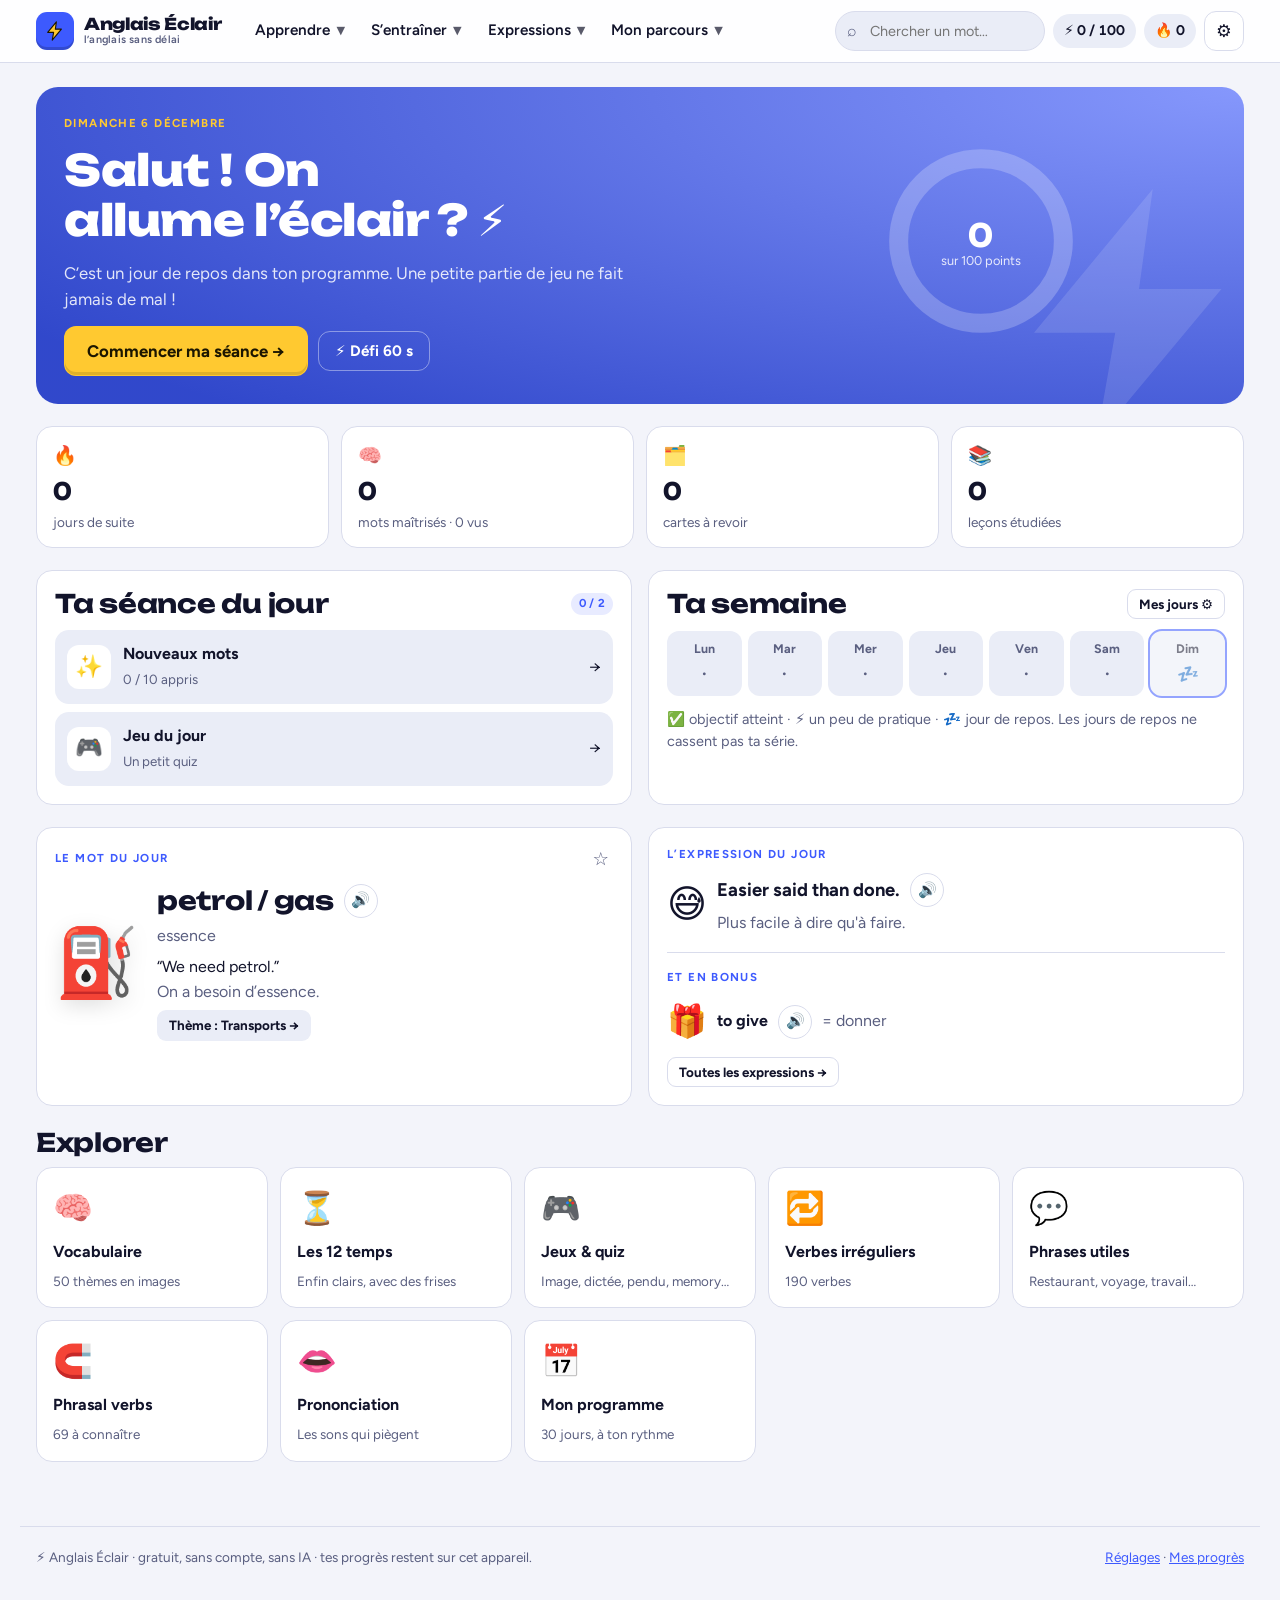
==== index.html @ 1fba79ec "Anglais Éclair : refonte complète du site d'apprentissage - 1 531 mots en images dans 50 thèmes (A1 " ====
<!doctype html>
<html lang="fr">
<head>
  <meta charset="utf-8">
  <meta name="viewport" content="width=device-width,initial-scale=1,viewport-fit=cover">
  <title>Anglais Éclair</title>
  <meta name="description" content="Apprends l’anglais à la vitesse de l’éclair : 1 500 mots en images, les 12 temps, 190 verbes irréguliers, jeux, révisions intelligentes et programme jour par jour. Gratuit, sans compte, sans IA.">
  <meta name="theme-color" content="#3d5afe">
  <meta property="og:title" content="Anglais Éclair ⚡ L’anglais sans délai">
  <meta property="og:description" content="1 500 mots en images, les 12 temps, les verbes irréguliers, des jeux et un programme jour par jour. Gratuit et sans compte.">
  <meta property="og:type" content="website">
  <link rel="manifest" href="manifest.webmanifest">
  <link rel="icon" type="image/svg+xml" href="assets/icon.svg">
  <link rel="apple-touch-icon" href="assets/icon.svg">
  <link rel="preconnect" href="https://fonts.googleapis.com">
  <link rel="preconnect" href="https://fonts.gstatic.com" crossorigin>
  <link rel="stylesheet" href="https://fonts.googleapis.com/css2?family=Atkinson+Hyperlegible:wght@400;700&family=Figtree:wght@400;500;600;700;800&family=JetBrains+Mono:wght@400;700&family=Nunito:wght@400;600;800&family=Unbounded:wght@600;700;800&display=swap">
  <link rel="stylesheet" href="assets/css/style.css">
</head>
<body>
  <header class="topbar">
    <div class="topbar-in">
      <a class="brand" href="#accueil" aria-label="Anglais Éclair, accueil">
        <span class="brand-mark" aria-hidden="true"><svg viewBox="0 0 24 24"><path d="M13.5 2 4 13.5h6.5L9 22l10-12h-6.6L13.5 2Z" fill="var(--spark-base)" stroke="#1c1600" stroke-width="1.2" stroke-linejoin="round"/></svg></span>
        <span class="brand-name">Anglais Éclair<small>l’anglais sans délai</small></span>
      </a>
      <nav class="menus" id="menus" aria-label="Menu principal"></nav>
      <div class="top-right">
        <form class="top-search" id="topSearch" role="search">
          <span aria-hidden="true">⌕</span>
          <label class="sr-only" for="searchInput">Chercher un mot</label>
          <input id="searchInput" type="search" placeholder="Chercher un mot…" autocomplete="off">
        </form>
        <a class="pill-stat xp" href="#stats" id="xpPill" title="Points du jour">⚡ 0</a>
        <a class="pill-stat" href="#stats" id="streakPill" title="Série de jours">🔥 0</a>
        <a class="icon-btn" href="#reglages" title="Réglages" aria-label="Réglages">⚙️</a>
        <button class="icon-btn burger" id="burger" type="button" aria-label="Ouvrir le menu" aria-controls="drawer" aria-expanded="false">☰</button>
      </div>
    </div>
  </header>

  <div class="drawer-backdrop" id="drawerBackdrop"></div>
  <aside class="drawer" id="drawer" aria-label="Menu">
    <div class="drawer-head">
      <strong class="brand-name">Menu</strong>
      <button class="icon-btn" id="drawerClose" type="button" aria-label="Fermer le menu">✕</button>
    </div>
    <form id="drawerSearch" role="search" style="margin-bottom:10px">
      <label class="sr-only" for="drawerSearchInput">Chercher un mot</label>
      <input id="drawerSearchInput" type="search" placeholder="🔎 Chercher un mot, une phrase…" autocomplete="off">
    </form>
    <div id="drawerMenus"></div>
  </aside>

  <main class="page" id="app" tabindex="-1"></main>

  <footer class="footer">
    <span>⚡ Anglais Éclair · gratuit, sans compte, sans IA · tes progrès restent sur cet appareil.</span>
    <span><a href="#reglages">Réglages</a> · <a href="#stats">Mes progrès</a></span>
  </footer>

  <nav class="tabbar" id="tabbar" aria-label="Navigation rapide">
    <a href="#accueil" data-tab="accueil"><span>🏠</span>Accueil</a>
    <a href="#vocabulaire" data-tab="vocabulaire"><span>🧠</span>Mots</a>
    <a href="#temps" data-tab="temps"><span>⏳</span>Temps</a>
    <a href="#jeux" data-tab="jeux"><span>🎮</span>Jeux</a>
    <a href="#programme" data-tab="programme"><span>📅</span>Programme</a>
  </nav>

  <div class="toast" id="toast" role="status" aria-live="polite"></div>

  <script src="assets/js/data/vocab-1.js"></script>
  <script src="assets/js/data/vocab-2.js"></script>
  <script src="assets/js/data/vocab-3.js"></script>
  <script src="assets/js/data/vocab-4.js"></script>
  <script src="assets/js/data/grammar.js"></script>
  <script src="assets/js/data/verbs.js"></script>
  <script src="assets/js/data/expressions.js"></script>
  <script src="assets/js/core.js"></script>
  <script src="assets/js/views-learn.js"></script>
  <script src="assets/js/views-grammar.js"></script>
  <script src="assets/js/views-more.js"></script>
  <script src="assets/js/games.js"></script>
  <script src="assets/js/plan-settings.js"></script>
  <script src="assets/js/main.js"></script>
</body>
</html>
---- assets/css/style.css ----
/* Anglais Éclair — feuille de style.
   Mise en page : barre du haut avec menus déroulants, contenu centré (max 1180px),
   barre d'onglets en bas sur mobile. Couleurs = jetons, redéfinis par thème et mode. */

:root {
  --accent-base: #3d5afe;
  --spark-base: #ffc930;
  --bg: #f3f4fa;
  --surface: #ffffff;
  --surface-2: #eaedf7;
  --ink: #12142b;
  --muted: #5a5f80;
  --line: #d9dcec;
  --accent: var(--accent-base);
  --accent-ink: #ffffff;
  --spark: var(--spark-base);
  --spark-ink: #1c1600;
  --accent-soft: color-mix(in srgb, var(--accent) 12%, var(--surface));
  --spark-soft: color-mix(in srgb, var(--spark) 22%, var(--surface));
  --good: #12925f;
  --good-soft: color-mix(in srgb, var(--good) 14%, var(--surface));
  --bad: #d63a2f;
  --bad-soft: color-mix(in srgb, var(--bad) 12%, var(--surface));
  --shadow: 0 1px 2px rgb(18 20 43 / 6%), 0 8px 24px rgb(18 20 43 / 7%);
  --font-display: "Unbounded", "Arial Black", system-ui, sans-serif;
  --font-body: "Figtree", system-ui, -apple-system, "Segoe UI", Roboto, sans-serif;
  --font-mono: "JetBrains Mono", ui-monospace, "SF Mono", Menlo, Consolas, monospace;
  --radius: 16px;
  --radius-sm: 10px;
  --text: 16px;
  --img-size: 1;
  color-scheme: light;
}

@media (prefers-color-scheme: dark) {
  :root:not([data-theme="light"]) {
    --bg: #0d0f22; --surface: #161a35; --surface-2: #1f2447; --ink: #eef0ff; --muted: #a3a8cc; --line: #2c3263;
    --accent: color-mix(in srgb, var(--accent-base) 72%, #ffffff); --accent-ink: #0d0f22;
    --good: #3ccf8e; --bad: #ff6b5f;
    --shadow: 0 1px 2px rgb(0 0 0 / 30%), 0 10px 30px rgb(0 0 0 / 35%);
    color-scheme: dark;
  }
}
:root[data-theme="dark"] {
  --bg: #0d0f22; --surface: #161a35; --surface-2: #1f2447; --ink: #eef0ff; --muted: #a3a8cc; --line: #2c3263;
  --accent: color-mix(in srgb, var(--accent-base) 72%, #ffffff); --accent-ink: #0d0f22;
  --good: #3ccf8e; --bad: #ff6b5f;
  --shadow: 0 1px 2px rgb(0 0 0 / 30%), 0 10px 30px rgb(0 0 0 / 35%);
  color-scheme: dark;
}

/* Thèmes de couleur */
:root[data-accent="tomate"]   { --accent-base: #e2463a; --spark-base: #ffb547; }
:root[data-accent="menthe"]   { --accent-base: #0e9a78; --spark-base: #ffd166; }
:root[data-accent="lavande"]  { --accent-base: #7653ff; --spark-base: #ff8fb1; }
:root[data-accent="ocean"]    { --accent-base: #0a86ab; --spark-base: #ffcf5c; }
:root[data-accent="soleil"]   { --accent-base: #e07a00; --spark-base: #5c7cff; }
:root[data-accent="bonbon"]   { --accent-base: #d83c86; --spark-base: #5ad1ff; }
:root[data-accent="foret"]    { --accent-base: #2e7d32; --spark-base: #f2c14e; }
:root[data-accent="graphite"] { --accent-base: #3b4256; --spark-base: #f5a524; }
:root[data-accent="neon"]     { --accent-base: #00a596; --spark-base: #ff4fd8; }
:root[data-accent="cerise"]   { --accent-base: #b0174a; --spark-base: #ffd23f; }
:root[data-accent="nuit"]     { --accent-base: #1f3a93; --spark-base: #ffdd57; }

/* Polices, tailles, formes */
:root[data-font="lisible"] { --font-body: "Atkinson Hyperlegible", Verdana, system-ui, sans-serif; }
:root[data-font="ronde"]   { --font-body: "Nunito", "Trebuchet MS", system-ui, sans-serif; }
:root[data-font="machine"] { --font-body: "JetBrains Mono", ui-monospace, Menlo, monospace; }
:root[data-font="systeme"] { --font-body: system-ui, -apple-system, "Segoe UI", Roboto, sans-serif; --font-display: system-ui, -apple-system, "Segoe UI", sans-serif; }
:root[data-size="s"]  { --text: 14px; }
:root[data-size="l"]  { --text: 18px; }
:root[data-size="xl"] { --text: 20px; }
:root[data-shape="carre"] { --radius: 4px; --radius-sm: 3px; }
:root[data-shape="bulle"] { --radius: 26px; --radius-sm: 18px; }
:root[data-img="s"] { --img-size: .8; }
:root[data-img="l"] { --img-size: 1.3; }
:root[data-motion="off"] *, :root[data-motion="off"] *::before, :root[data-motion="off"] *::after { animation: none !important; transition: none !important; }
@media (prefers-reduced-motion: reduce) {
  *, *::before, *::after { animation-duration: .01ms !important; transition-duration: .01ms !important; }
}

/* Base */
* { box-sizing: border-box; }
html { font-size: var(--text); -webkit-text-size-adjust: 100%; }
body {
  margin: 0; background: var(--bg); color: var(--ink);
  font-family: var(--font-body); font-size: 1rem; line-height: 1.55;
  min-height: 100vh;
}
img, svg { max-width: 100%; }
a { color: var(--accent); }
button, input, select, textarea { font: inherit; color: inherit; }
button { cursor: pointer; }
:focus-visible { outline: 3px solid var(--spark); outline-offset: 2px; border-radius: 6px; }
h1, h2, h3, h4 { font-family: var(--font-display); line-height: 1.15; margin: 0; text-wrap: balance; letter-spacing: -0.01em; }
h1 { font-size: clamp(1.6rem, 3.6vw, 2.5rem); font-weight: 800; }
h2 { font-size: clamp(1.2rem, 2.4vw, 1.6rem); font-weight: 700; }
h3 { font-size: 1.05rem; font-weight: 700; }
p { margin: 0; }
.sr-only { position: absolute; width: 1px; height: 1px; overflow: hidden; clip: rect(0 0 0 0); white-space: nowrap; }
.muted { color: var(--muted); }
.mono { font-family: var(--font-mono); }
.eyebrow { font-size: .72rem; font-weight: 700; letter-spacing: .12em; text-transform: uppercase; color: var(--accent); }

/* ---------- Barre du haut ---------- */
.topbar {
  position: sticky; top: env(safe-area-inset-top, 0px); z-index: 40;
  background: color-mix(in srgb, var(--surface) 88%, transparent);
  backdrop-filter: saturate(1.4) blur(10px); -webkit-backdrop-filter: saturate(1.4) blur(10px);
  border-bottom: 1px solid var(--line);
}
.topbar-in { max-width: 1240px; margin: 0 auto; padding: 10px 16px; display: flex; align-items: center; gap: 14px; }
.brand { display: flex; align-items: center; gap: 10px; text-decoration: none; color: var(--ink); flex-shrink: 0; }
.brand-mark { width: 38px; height: 38px; border-radius: 11px; background: var(--accent); display: grid; place-items: center; box-shadow: inset 0 -3px 0 rgb(0 0 0 / 18%); }
.brand-mark svg { width: 22px; height: 22px; }
.brand-name { font-family: var(--font-display); font-weight: 800; font-size: 1.02rem; line-height: 1; letter-spacing: -0.02em; }
.brand-name small { display: block; font-family: var(--font-body); font-weight: 600; font-size: .68rem; color: var(--muted); letter-spacing: .02em; margin-top: 3px; }

.menus { display: flex; gap: 2px; margin-left: 8px; }
.menu { position: relative; }
.menu-btn {
  border: 0; background: transparent; padding: 9px 12px; border-radius: 10px; font-weight: 600; font-size: .95rem;
  display: flex; align-items: center; gap: 6px; color: var(--ink);
}
.menu-btn:hover, .menu.open .menu-btn { background: var(--surface-2); }
.menu-btn .chev { transition: transform .2s; font-size: .7rem; opacity: .7; }
.menu.open .chev { transform: rotate(180deg); }
.menu-panel {
  display: none; position: absolute; top: calc(100% + 6px); left: 0; min-width: 300px;
  background: var(--surface); border: 1px solid var(--line); border-radius: var(--radius); box-shadow: var(--shadow);
  padding: 8px; gap: 2px; animation: drop .16s ease-out;
}
.menu.open .menu-panel { display: grid; }
@keyframes drop { from { opacity: 0; transform: translateY(-4px); } to { opacity: 1; transform: none; } }
.menu-item {
  display: grid; grid-template-columns: 34px 1fr; gap: 10px; align-items: center; padding: 8px 10px; border-radius: 10px;
  text-decoration: none; color: var(--ink);
}
.menu-item:hover, .menu-item.current { background: var(--accent-soft); }
.menu-item .mi-ico { font-size: 1.3rem; text-align: center; }
.menu-item b { display: block; font-size: .93rem; }
.menu-item small { color: var(--muted); font-size: .78rem; line-height: 1.3; display: block; }

.top-right { margin-left: auto; display: flex; align-items: center; gap: 8px; }
.top-search { position: relative; }
.top-search input[type="search"] {
  width: 210px; border: 1px solid var(--line); background: var(--surface-2); border-radius: 999px; padding: 8px 14px 8px 34px; font-size: .9rem;
}
.top-search span { position: absolute; left: 12px; top: 50%; transform: translateY(-50%); color: var(--muted); pointer-events: none; }
.pill-stat {
  display: flex; align-items: center; gap: 6px; padding: 6px 11px; border-radius: 999px; background: var(--surface-2);
  font-weight: 700; font-size: .88rem; text-decoration: none; color: var(--ink); white-space: nowrap; font-variant-numeric: tabular-nums;
}
.icon-btn {
  width: 40px; height: 40px; border-radius: 12px; border: 1px solid var(--line); background: var(--surface);
  display: grid; place-items: center; font-size: 1.1rem; color: var(--ink); text-decoration: none;
}
.icon-btn:hover { background: var(--surface-2); }
.burger { display: none; }

/* Tiroir mobile */
.drawer-backdrop { position: fixed; inset: 0; background: rgb(8 10 25 / 45%); z-index: 60; display: none; }
.drawer {
  position: fixed; top: 0; right: 0; bottom: 0; width: min(360px, 88vw); z-index: 61; background: var(--surface);
  transform: translateX(105%); transition: transform .25s ease; overflow-y: auto;
  padding: calc(16px + env(safe-area-inset-top, 0px)) 16px calc(24px + env(safe-area-inset-bottom, 0px));
  border-left: 1px solid var(--line);
}
body.drawer-open .drawer { transform: none; }
body.drawer-open .drawer-backdrop { display: block; }
.drawer-head { display: flex; justify-content: space-between; align-items: center; margin-bottom: 12px; }
.drawer details { border-bottom: 1px solid var(--line); padding: 6px 0; }
.drawer summary { list-style: none; font-weight: 700; padding: 10px 4px; display: flex; justify-content: space-between; cursor: pointer; font-family: var(--font-display); font-size: .95rem; }
.drawer summary::-webkit-details-marker { display: none; }
.drawer summary::after { content: "▾"; opacity: .6; }
.drawer details[open] summary::after { content: "▴"; }
.drawer .menu-item { padding: 8px 6px; }

/* Barre d'onglets mobile */
.tabbar {
  display: none; position: fixed; left: 0; right: 0; bottom: 0; z-index: 45; background: var(--surface); border-top: 1px solid var(--line);
  padding: 6px 6px calc(6px + env(safe-area-inset-bottom, 0px)); grid-template-columns: repeat(5, 1fr);
}
.tabbar a { text-decoration: none; color: var(--muted); display: grid; justify-items: center; gap: 1px; font-size: .7rem; font-weight: 600; padding: 4px 0; border-radius: 10px; }
.tabbar a span { font-size: 1.25rem; line-height: 1.2; }
.tabbar a.current { color: var(--accent); background: var(--accent-soft); }

/* ---------- Mise en page ---------- */
.page { max-width: 1240px; margin: 0 auto; padding: 24px 16px 64px; }
.view { display: grid; gap: 22px; animation: fadein .25s ease; }
@keyframes fadein { from { opacity: .4; transform: translateY(4px); } to { opacity: 1; transform: none; } }
.head { display: flex; flex-wrap: wrap; gap: 14px; align-items: end; justify-content: space-between; }
.head > div { min-width: 0; max-width: 760px; display: grid; gap: 8px; }
.head p { color: var(--muted); font-size: 1.02rem; }
.crumbs { font-size: .85rem; color: var(--muted); display: flex; gap: 6px; flex-wrap: wrap; }
.crumbs a { color: var(--muted); }

.card { background: var(--surface); border: 1px solid var(--line); border-radius: var(--radius); padding: 18px; min-width: 0; }
.card.pad-lg { padding: 24px; }
.card-title { display: flex; justify-content: space-between; align-items: center; gap: 10px; margin-bottom: 12px; flex-wrap: wrap; }
.grid { display: grid; gap: 16px; }
.g2 { grid-template-columns: repeat(2, minmax(0, 1fr)); }
.g3 { grid-template-columns: repeat(3, minmax(0, 1fr)); }
.g4 { grid-template-columns: repeat(4, minmax(0, 1fr)); }
.auto-fill { grid-template-columns: repeat(auto-fill, minmax(min(230px, 100%), 1fr)); }
.auto-fill-sm { grid-template-columns: repeat(auto-fill, minmax(min(160px, 100%), 1fr)); }
.row { display: flex; gap: 10px; align-items: center; flex-wrap: wrap; }
.row.between { justify-content: space-between; }
.stack { display: grid; gap: 10px; }
.stack > *, .view > *, .grid > *, .card > * { min-width: 0; }
.stack > .btn { justify-self: start; }

/* Boutons & contrôles */
.btn {
  display: inline-flex; align-items: center; justify-content: center; gap: 8px; border: 1px solid transparent;
  padding: 10px 16px; border-radius: 12px; font-weight: 700; text-decoration: none; font-size: .95rem; line-height: 1.2;
  background: var(--surface-2); color: var(--ink); transition: transform .1s, background .15s;
}
.btn:hover { transform: translateY(-1px); }
.btn:active { transform: translateY(1px); }
.btn.primary { background: var(--accent); color: var(--accent-ink); box-shadow: inset 0 -3px 0 rgb(0 0 0 / 16%); }
.btn.spark { background: var(--spark); color: var(--spark-ink); box-shadow: inset 0 -3px 0 rgb(0 0 0 / 12%); }
.btn.ghost { background: transparent; border-color: var(--line); }
.btn.good { background: var(--good); color: #fff; }
.btn.bad { background: var(--bad); color: #fff; }
.btn.small { padding: 6px 11px; font-size: .84rem; border-radius: 9px; }
.btn.big { padding: 14px 22px; font-size: 1.05rem; }
.btn:disabled { opacity: .45; cursor: not-allowed; transform: none; }
.say {
  border: 1px solid var(--line); background: var(--surface); width: 34px; height: 34px; border-radius: 50%;
  display: inline-grid; place-items: center; font-size: .95rem; flex-shrink: 0; color: var(--ink);
}
.say:hover { background: var(--accent-soft); border-color: var(--accent); }
.say.big { width: 56px; height: 56px; font-size: 1.4rem; }
.star { border: 0; background: none; font-size: 1.15rem; line-height: 1; padding: 4px; color: var(--muted); }
.star.on { color: var(--spark); }

.field { display: grid; gap: 6px; font-weight: 600; font-size: .9rem; }
.field small { font-weight: 400; color: var(--muted); }
select, input[type="text"], input[type="search"], input[type="number"], input[type="date"], input[type="time"], textarea {
  border: 1px solid var(--line); background: var(--surface); border-radius: var(--radius-sm); padding: 10px 12px; min-width: 0; width: 100%;
}
select { appearance: none; -webkit-appearance: none; padding-right: 34px; cursor: pointer;
  background-image: linear-gradient(45deg, transparent 50%, var(--muted) 50%), linear-gradient(135deg, var(--muted) 50%, transparent 50%);
  background-position: calc(100% - 18px) 55%, calc(100% - 13px) 55%; background-size: 5px 5px; background-repeat: no-repeat; }
.toolbar { display: flex; gap: 10px; flex-wrap: wrap; align-items: end; }
.toolbar > * { flex: 1 1 180px; min-width: 0; }
.toolbar .grow { flex: 3 1 260px; }

.chips { display: flex; gap: 6px; flex-wrap: wrap; }
.chip {
  border: 1px solid var(--line); background: var(--surface); padding: 6px 12px; border-radius: 999px; font-size: .85rem; font-weight: 600; color: var(--ink);
}
.chip.on, .chip[aria-pressed="true"] { background: var(--accent); color: var(--accent-ink); border-color: var(--accent); }
.tag { display: inline-flex; align-items: center; gap: 4px; padding: 2px 8px; border-radius: 999px; font-size: .72rem; font-weight: 700; background: var(--surface-2); color: var(--muted); letter-spacing: .02em; }
.tag.lvl { background: var(--spark-soft); color: var(--ink); }
.tag.good { background: var(--good-soft); color: var(--good); }
.tag.accent { background: var(--accent-soft); color: var(--accent); }

.switch { display: flex; align-items: center; justify-content: space-between; gap: 14px; padding: 10px 0; border-bottom: 1px dashed var(--line); }
.switch:last-child { border-bottom: 0; }
.switch span { display: grid; gap: 2px; }
.switch small { color: var(--muted); font-weight: 400; }
.toggle { appearance: none; -webkit-appearance: none; width: 46px; height: 26px; border-radius: 999px; background: var(--line); position: relative; cursor: pointer; flex-shrink: 0; transition: background .2s; }
.toggle::after { content: ""; position: absolute; top: 3px; left: 3px; width: 20px; height: 20px; border-radius: 50%; background: #fff; transition: transform .2s; box-shadow: 0 1px 3px rgb(0 0 0 / 25%); }
.toggle:checked { background: var(--accent); }
.toggle:checked::after { transform: translateX(20px); }
input[type="range"] { width: 100%; accent-color: var(--accent); }

.bar { height: 10px; background: var(--surface-2); border-radius: 999px; overflow: hidden; }
.bar i { display: block; height: 100%; background: var(--accent); border-radius: inherit; transition: width .4s; }
.bar.spark i { background: var(--spark); }
.bar.good i { background: var(--good); }

/* ---------- Accueil ---------- */
.hero {
  position: relative; overflow: hidden; border-radius: calc(var(--radius) + 6px); padding: 28px; color: #fff;
  background: radial-gradient(120% 140% at 100% 0%, color-mix(in srgb, var(--accent-base) 60%, #fff 0%) 0%, color-mix(in srgb, var(--accent-base) 80%, #000) 100%);
  display: grid; grid-template-columns: minmax(0, 1.4fr) minmax(0, 1fr); gap: 24px; align-items: center;
}
.hero h1 { color: #fff; font-size: clamp(1.7rem, 4vw, 2.7rem); }
.hero p { color: rgb(255 255 255 / 86%); font-size: 1.05rem; max-width: 52ch; }
.hero .eyebrow { color: var(--spark-base); }
.hero .btn.ghost { color: #fff; border-color: rgb(255 255 255 / 40%); }
.hero-bolt { position: absolute; right: -40px; bottom: -60px; width: 300px; opacity: .12; pointer-events: none; }
.ring-wrap { display: grid; justify-items: center; gap: 8px; }
.ring { width: min(190px, 46vw); aspect-ratio: 1; position: relative; }
.ring svg { width: 100%; height: 100%; transform: rotate(-90deg); }
.ring .ring-txt { position: absolute; inset: 0; display: grid; place-content: center; text-align: center; color: #fff; }
.ring .ring-txt b { font-family: var(--font-display); font-size: 2rem; line-height: 1; font-variant-numeric: tabular-nums; }
.ring .ring-txt small { opacity: .85; font-size: .8rem; }

.stat-row { display: grid; grid-template-columns: repeat(4, minmax(0, 1fr)); gap: 12px; }
.stat { background: var(--surface); border: 1px solid var(--line); border-radius: var(--radius); padding: 14px 16px; display: grid; gap: 2px; min-width: 0; }
.stat b { font-family: var(--font-display); font-size: 1.5rem; font-variant-numeric: tabular-nums; }
.stat span { color: var(--muted); font-size: .85rem; }
.stat .s-ico { font-size: 1.2rem; }

.todo { display: grid; gap: 8px; }
.todo a { display: grid; grid-template-columns: 44px 1fr auto; gap: 12px; align-items: center; padding: 12px; border-radius: 14px; background: var(--surface-2); text-decoration: none; color: var(--ink); }
.todo a:hover { background: var(--accent-soft); }
.todo .t-ico { width: 44px; height: 44px; border-radius: 12px; display: grid; place-items: center; font-size: 1.4rem; background: var(--surface); }
.todo b { display: block; }
.todo small { color: var(--muted); }
.todo .done .t-ico { background: var(--good); }

.week { display: grid; grid-template-columns: repeat(7, minmax(0, 1fr)); gap: 6px; }
.week .d { border-radius: 12px; padding: 8px 4px; text-align: center; background: var(--surface-2); font-size: .78rem; font-weight: 700; color: var(--muted); display: grid; gap: 2px; }
.week .d i { font-style: normal; font-size: 1.1rem; }
.week .d.rest { opacity: .55; }
.week .d.today { outline: 2px solid var(--accent); color: var(--ink); }
.week .d.ok { background: var(--good-soft); color: var(--good); }

.wotd { display: grid; grid-template-columns: auto 1fr; gap: 18px; align-items: center; }
.wotd .big-emoji { font-size: calc(4.2rem * var(--img-size)); line-height: 1; filter: drop-shadow(0 6px 10px rgb(0 0 0 / 12%)); }
.wotd h3 { font-size: 1.6rem; }

.tiles { display: grid; grid-template-columns: repeat(auto-fill, minmax(min(200px, 100%), 1fr)); gap: 12px; }
.tile {
  text-decoration: none; color: var(--ink); background: var(--surface); border: 1px solid var(--line); border-radius: var(--radius);
  padding: 16px; display: grid; gap: 6px; transition: transform .15s, border-color .15s; position: relative; overflow: hidden;
}
.tile:hover { transform: translateY(-3px); border-color: var(--accent); }
.tile .t-emoji { font-size: calc(2rem * var(--img-size)); }
.tile small { color: var(--muted); font-size: .84rem; }

/* ---------- Vocabulaire ---------- */
.theme-card {
  text-decoration: none; color: var(--ink); background: var(--surface); border: 1px solid var(--line); border-radius: var(--radius);
  padding: 16px; display: grid; gap: 10px; transition: transform .15s, border-color .15s; min-width: 0;
}
.theme-card:hover { transform: translateY(-3px); border-color: var(--accent); }
.theme-card .tc-top { display: flex; justify-content: space-between; align-items: start; gap: 8px; }
.theme-card .tc-emoji { font-size: calc(2.6rem * var(--img-size)); line-height: 1; }
.theme-card .tc-strip { font-size: 1.15rem; letter-spacing: 2px; white-space: nowrap; overflow: hidden; text-overflow: clip; opacity: .9; }
.theme-card .bar { height: 6px; }
.cat-title { display: flex; align-items: baseline; gap: 10px; margin-top: 6px; }
.cat-title span { color: var(--muted); font-size: .85rem; }

.word-grid { display: grid; grid-template-columns: repeat(auto-fill, minmax(min(210px, 100%), 1fr)); gap: 12px; }
.word-card {
  background: var(--surface); border: 1px solid var(--line); border-radius: var(--radius); padding: 14px; display: grid; gap: 8px; min-width: 0;
  position: relative;
}
.word-card .wc-img { font-size: calc(2.8rem * var(--img-size)); line-height: 1.1; text-align: center; padding: 8px 0 2px; }
.word-card .wc-en { font-weight: 800; font-size: 1.12rem; font-family: var(--font-display); word-break: break-word; }
.word-card .wc-fr { color: var(--muted); }
.word-card .wc-ex { font-size: .86rem; border-top: 1px dashed var(--line); padding-top: 8px; }
.word-card .wc-ex i { color: var(--muted); display: block; }
.word-card .wc-actions { display: flex; justify-content: space-between; align-items: center; gap: 6px; }
.word-card.mastered { border-color: color-mix(in srgb, var(--good) 50%, var(--line)); }
.word-list .wl-row { display: grid; grid-template-columns: 44px minmax(0, 1fr) minmax(0, 1fr) auto; gap: 12px; align-items: center; padding: 10px 6px; border-bottom: 1px solid var(--line); }
.word-list .wl-row:last-child { border-bottom: 0; }
.word-list .wl-img { font-size: 1.7rem; text-align: center; }
.blur .wc-fr, .blur .wl-fr { filter: blur(6px); transition: filter .2s; cursor: pointer; }
.blur .wc-fr:hover, .blur .wl-fr:hover, .blur .revealed { filter: none; }

/* Carte mémoire */
.flash-wrap { display: grid; justify-items: center; gap: 16px; }
.flash {
  width: min(560px, 100%); min-height: 330px; perspective: 1400px; cursor: pointer; border: 0; padding: 0; background: none;
}
.flash-in { position: relative; display: grid; width: 100%; min-height: 330px; transition: transform .5s; transform-style: preserve-3d; }
.flash.flipped .flash-in { transform: rotateY(180deg); }
.flash-face {
  grid-area: 1 / 1; position: relative; backface-visibility: hidden; -webkit-backface-visibility: hidden; border-radius: calc(var(--radius) + 8px);
  background: var(--surface); border: 1px solid var(--line); box-shadow: var(--shadow); display: grid; place-content: center; gap: 10px; padding: 24px; text-align: center;
}
.flash-face.back { transform: rotateY(180deg); background: var(--accent-soft); }
.flash-face .f-img { font-size: calc(5rem * var(--img-size)); line-height: 1.1; }
.flash-face .f-word { font-family: var(--font-display); font-size: clamp(1.5rem, 5vw, 2.3rem); font-weight: 800; word-break: break-word; }
.flash-face .f-hint { color: var(--muted); font-size: .9rem; }
.flash-face .f-ex { font-size: .95rem; max-width: 46ch; margin: 0 auto; }
.flash-face .f-ex i { color: var(--muted); display: block; }
.rate { display: grid; grid-template-columns: repeat(3, minmax(0, 1fr)); gap: 10px; width: min(560px, 100%); }
.rate .btn { flex-direction: column; gap: 2px; padding: 12px 6px; }
.rate .btn small { font-weight: 500; opacity: .85; font-size: .75rem; }

/* ---------- Temps ---------- */
.tense-table { display: grid; grid-template-columns: 110px repeat(4, minmax(0, 1fr)); gap: 8px; }
.tense-table .th { font-family: var(--font-display); font-size: .78rem; font-weight: 700; color: var(--muted); display: grid; align-items: center; text-transform: uppercase; letter-spacing: .06em; }
.tense-table .th.col { justify-content: center; text-align: center; }
.tense-cell {
  text-decoration: none; color: var(--ink); border-radius: var(--radius-sm); padding: 12px; display: grid; gap: 4px; min-height: 104px;
  border: 1px solid var(--line); background: var(--surface); transition: transform .15s, border-color .15s; align-content: start;
}
.tense-cell:hover { transform: translateY(-2px); border-color: var(--accent); }
.tense-cell b { font-size: .98rem; line-height: 1.25; }
.tense-cell small { color: var(--muted); font-size: .78rem; }
.tense-cell code { font-family: var(--font-mono); font-size: .76rem; color: var(--accent); }
.tense-cell.past { background: color-mix(in srgb, var(--surface) 88%, #7a5cff); }
.tense-cell.present { background: color-mix(in srgb, var(--surface) 88%, #15b37e); }
.tense-cell.future { background: color-mix(in srgb, var(--surface) 88%, #ff9a1f); }
.timeline { width: 100%; height: auto; display: block; }
.timeline text { font-family: var(--font-body); font-size: 12px; fill: var(--muted); }
.form-table { width: 100%; border-collapse: collapse; }
.form-table th, .form-table td { text-align: left; padding: 10px 12px; border-bottom: 1px solid var(--line); vertical-align: top; }
.form-table th { width: 120px; font-size: .85rem; color: var(--muted); }
.form-table td { font-family: var(--font-mono); font-size: .9rem; }
.example { display: grid; grid-template-columns: auto 1fr; gap: 10px; align-items: start; padding: 10px 0; border-bottom: 1px dashed var(--line); }
.example:last-child { border-bottom: 0; }
.example b { font-weight: 600; }
.example i { display: block; color: var(--muted); font-style: normal; font-size: .9rem; }
.callout { border-radius: var(--radius-sm); padding: 14px 16px; background: var(--spark-soft); display: grid; gap: 4px; }
.callout.accent { background: var(--accent-soft); }
.callout.bad { background: var(--bad-soft); }
.list-clean { margin: 0; padding-left: 1.1em; display: grid; gap: 6px; }
.exo { display: grid; gap: 10px; }
.exo-row { display: grid; grid-template-columns: minmax(0, 1fr) minmax(120px, 220px) auto; gap: 10px; align-items: center; padding: 10px 0; border-bottom: 1px dashed var(--line); }
.exo-row .fb { grid-column: 1 / -1; font-size: .88rem; }
.exo-row input.ok { border-color: var(--good); background: var(--good-soft); }
.exo-row input.ko { border-color: var(--bad); background: var(--bad-soft); }
.lesson-link { text-decoration: none; color: var(--ink); display: grid; gap: 4px; padding: 14px; border-radius: var(--radius); background: var(--surface); border: 1px solid var(--line); }
.lesson-link:hover { border-color: var(--accent); }
.lesson-link .seen { color: var(--good); font-weight: 700; font-size: .78rem; }

/* Tableaux */
.table-wrap { overflow-x: auto; border: 1px solid var(--line); border-radius: var(--radius); background: var(--surface); }
table.data { width: 100%; border-collapse: collapse; min-width: 560px; }
table.data th, table.data td { text-align: left; padding: 10px 12px; border-bottom: 1px solid var(--line); }
table.data th { font-size: .78rem; text-transform: uppercase; letter-spacing: .06em; color: var(--muted); background: var(--surface-2); position: sticky; top: 0; }
table.data tr:last-child td { border-bottom: 0; }
table.data td.en { font-weight: 700; }
table.data tr.known td { background: var(--good-soft); }

/* Expressions */
.phrase { display: grid; grid-template-columns: auto minmax(0, 1fr) auto; gap: 12px; align-items: center; padding: 12px 0; border-bottom: 1px solid var(--line); }
.phrase:last-child { border-bottom: 0; }
.phrase b { display: block; font-size: 1.02rem; }
.phrase .ph-fr { color: var(--muted); }
.phrase .ph-note { font-size: .8rem; color: var(--accent); }
.idiom { display: grid; gap: 8px; }
.idiom .i-emoji { font-size: calc(2rem * var(--img-size)); }
.ff { display: grid; gap: 6px; }
.ff .ff-bad { color: var(--bad); font-size: .88rem; }
.sound-card { display: grid; gap: 10px; }
.sound-card .sym { font-family: var(--font-mono); font-size: 1.6rem; font-weight: 700; color: var(--accent); }
.word-pills { display: flex; gap: 6px; flex-wrap: wrap; }
.word-pills button { border: 1px solid var(--line); background: var(--surface-2); border-radius: 999px; padding: 5px 11px; font-weight: 600; font-size: .88rem; }
.word-pills button:hover { border-color: var(--accent); background: var(--accent-soft); }

/* ---------- Jeux ---------- */
.game-card {
  text-decoration: none; color: var(--ink); background: var(--surface); border: 1px solid var(--line); border-radius: var(--radius);
  padding: 16px; display: grid; gap: 8px; text-align: left; transition: transform .15s, border-color .15s; width: 100%;
}
.game-card:hover { transform: translateY(-3px); border-color: var(--accent); }
.game-card .g-emoji { font-size: calc(2.2rem * var(--img-size)); }
.game-card small { color: var(--muted); }
.game-card .best { font-size: .78rem; color: var(--accent); font-weight: 700; }
.play { max-width: 760px; width: 100%; margin: 0 auto; display: grid; gap: 16px; }
.play-top { display: flex; justify-content: space-between; align-items: center; gap: 10px; flex-wrap: wrap; font-weight: 700; font-variant-numeric: tabular-nums; }
.timer { font-family: var(--font-display); font-size: 1.4rem; color: var(--accent); }
.timer.low { color: var(--bad); }
.q-box { background: var(--surface); border: 1px solid var(--line); border-radius: calc(var(--radius) + 6px); padding: 26px 20px; display: grid; gap: 18px; justify-items: center; text-align: center; box-shadow: var(--shadow); }
.q-img { font-size: calc(5rem * var(--img-size)); line-height: 1.1; }
.q-prompt { font-family: var(--font-display); font-size: clamp(1.25rem, 4vw, 1.9rem); font-weight: 800; word-break: break-word; }
.q-sub { color: var(--muted); }
.opts { display: grid; grid-template-columns: repeat(2, minmax(0, 1fr)); gap: 10px; width: 100%; }
.opt {
  border: 2px solid var(--line); background: var(--surface); border-radius: 14px; padding: 14px 12px; font-weight: 700; font-size: 1rem;
  transition: transform .1s, border-color .15s, background .15s; text-align: center; word-break: break-word; color: var(--ink);
}
.opt:hover:not(:disabled) { border-color: var(--accent); transform: translateY(-1px); }
.opt.ok { background: var(--good); border-color: var(--good); color: #fff; }
.opt.ko { background: var(--bad); border-color: var(--bad); color: #fff; animation: shake .35s; }
.opt:disabled { cursor: default; }
@keyframes shake { 25% { transform: translateX(-5px); } 75% { transform: translateX(5px); } }
.answer-input { display: flex; gap: 10px; width: 100%; max-width: 480px; }
.answer-input input { font-size: 1.15rem; text-align: center; font-weight: 700; }
.feedback { border-radius: 12px; padding: 12px 14px; width: 100%; text-align: left; }
.feedback.ok { background: var(--good-soft); }
.feedback.ko { background: var(--bad-soft); }
.result { text-align: center; display: grid; gap: 14px; justify-items: center; }
.result .r-big { font-size: 4rem; }
.result .score { font-family: var(--font-display); font-size: 2.6rem; font-weight: 800; }
.memory-grid { display: grid; grid-template-columns: repeat(4, minmax(0, 1fr)); gap: 10px; width: 100%; }
.mem {
  aspect-ratio: 1 / 1; border-radius: 14px; border: 2px solid var(--line); background: var(--accent); color: var(--accent-ink);
  font-weight: 800; display: grid; place-items: center; padding: 6px; font-size: .95rem; word-break: break-word; max-width: 100%;
}
.mem.up { background: var(--surface); color: var(--ink); }
.mem.up .m-emoji { font-size: calc(2.2rem * var(--img-size)); }
.mem.found { background: var(--good-soft); border-color: var(--good); color: var(--ink); }
.mem.miss { border-color: var(--bad); }
.hangman { font-family: var(--font-mono); font-size: clamp(1.4rem, 5vw, 2.2rem); letter-spacing: .3em; font-weight: 700; word-break: break-all; }
.keys { display: flex; flex-wrap: wrap; gap: 6px; justify-content: center; }
.keys button { width: 38px; height: 42px; border-radius: 9px; border: 1px solid var(--line); background: var(--surface-2); font-weight: 700; text-transform: uppercase; color: var(--ink); }
.keys button.hit { background: var(--good); color: #fff; border-color: var(--good); }
.keys button.miss { background: var(--bad-soft); color: var(--muted); }
.lives { font-size: 1.3rem; letter-spacing: 2px; }
.letters { display: flex; gap: 8px; flex-wrap: wrap; justify-content: center; }
.letters button { min-width: 44px; height: 48px; border-radius: 10px; border: 2px solid var(--line); background: var(--surface); font-weight: 800; font-size: 1.2rem; text-transform: uppercase; color: var(--ink); }
.letters button:disabled { opacity: .25; }
.built { min-height: 54px; font-family: var(--font-mono); font-size: 1.6rem; font-weight: 700; letter-spacing: .15em; border-bottom: 3px solid var(--accent); padding: 4px 12px; text-transform: uppercase; }

/* ---------- Programme ---------- */
.plan-grid { display: grid; grid-template-columns: repeat(auto-fill, minmax(min(150px, 100%), 1fr)); gap: 10px; }
.plan-day {
  border: 1px solid var(--line); border-radius: var(--radius-sm); padding: 12px; background: var(--surface); display: grid; gap: 4px;
  text-align: left; color: var(--ink); min-width: 0;
}
.plan-day .pd-n { font-family: var(--font-display); font-weight: 800; font-size: .95rem; }
.plan-day .pd-date { font-size: .76rem; color: var(--muted); }
.plan-day .pd-emoji { font-size: 1.5rem; }
.plan-day small { font-size: .78rem; color: var(--muted); line-height: 1.3; }
.plan-day.today { border: 2px solid var(--accent); box-shadow: var(--shadow); }
.plan-day.done { background: var(--good-soft); border-color: color-mix(in srgb, var(--good) 40%, var(--line)); }
.plan-day.late { background: var(--bad-soft); }
.plan-day.future { opacity: .8; }

/* ---------- Statistiques ---------- */
.bars { display: grid; grid-auto-flow: column; grid-auto-columns: minmax(0, 1fr); gap: 3px; align-items: end; height: 160px; border-bottom: 1px solid var(--line); padding-top: 10px; }
.bars div { background: var(--accent); border-radius: 4px 4px 0 0; min-height: 2px; position: relative; }
.bars div.goal { background: var(--good); }
.bars div.zero { background: var(--surface-2); }
.bars-x { display: flex; justify-content: space-between; font-size: .75rem; color: var(--muted); margin-top: 6px; }
.heat { display: grid; grid-template-rows: repeat(7, 14px); grid-auto-flow: column; grid-auto-columns: 14px; gap: 3px; overflow-x: auto; padding-bottom: 4px; }
.heat i { border-radius: 3px; background: var(--surface-2); }
.heat i.l1 { background: color-mix(in srgb, var(--accent) 30%, var(--surface-2)); }
.heat i.l2 { background: color-mix(in srgb, var(--accent) 60%, var(--surface-2)); }
.heat i.l3 { background: var(--accent); }
.mastery-row { display: grid; grid-template-columns: 34px minmax(0, 1fr) 64px; gap: 10px; align-items: center; padding: 6px 0; text-decoration: none; color: var(--ink); }
.mastery-row span.n { font-size: .82rem; text-align: right; color: var(--muted); font-variant-numeric: tabular-nums; }

/* ---------- Réglages ---------- */
.settings { display: grid; grid-template-columns: 220px minmax(0, 1fr); gap: 20px; align-items: start; }
.settings-nav { position: sticky; top: 84px; display: grid; gap: 4px; }
.settings-nav a { text-decoration: none; color: var(--ink); padding: 9px 12px; border-radius: 10px; font-weight: 600; font-size: .92rem; }
.settings-nav a:hover { background: var(--surface-2); }
.settings section { scroll-margin-top: 90px; }
.swatches { display: grid; grid-template-columns: repeat(auto-fill, minmax(min(120px, 100%), 1fr)); gap: 8px; }
.swatch { border: 2px solid var(--line); border-radius: 12px; padding: 10px; background: var(--surface); display: grid; gap: 6px; text-align: left; font-weight: 700; font-size: .85rem; color: var(--ink); }
.swatch .sw-dots { display: flex; gap: 4px; }
.swatch .sw-dots i { width: 22px; height: 22px; border-radius: 50%; display: block; }
.swatch.on { border-color: var(--accent); box-shadow: 0 0 0 3px var(--accent-soft); }
.daypick { display: grid; grid-template-columns: repeat(7, minmax(0, 1fr)); gap: 6px; }
.daypick button { border: 2px solid var(--line); border-radius: 12px; padding: 10px 0; font-weight: 800; background: var(--surface); color: var(--ink); }
.daypick button.on { background: var(--accent); color: var(--accent-ink); border-color: var(--accent); }
.seg { display: inline-flex; background: var(--surface-2); border-radius: 12px; padding: 4px; gap: 4px; flex-wrap: wrap; }
.seg button { border: 0; background: transparent; padding: 7px 12px; border-radius: 9px; font-weight: 700; font-size: .88rem; color: var(--ink); }
.seg button.on { background: var(--surface); box-shadow: 0 1px 3px rgb(0 0 0 / 14%); color: var(--accent); }
.confirm-box { border: 2px solid var(--bad); border-radius: var(--radius-sm); padding: 14px; display: grid; gap: 10px; background: var(--bad-soft); }

/* Divers */
.empty { text-align: center; padding: 36px 16px; color: var(--muted); display: grid; gap: 10px; justify-items: center; }
.empty .e-emoji { font-size: 3rem; }
.toast {
  position: fixed; left: 50%; bottom: calc(86px + env(safe-area-inset-bottom, 0px)); transform: translate(-50%, 20px); opacity: 0; pointer-events: none; z-index: 80;
  background: var(--ink); color: var(--bg); padding: 12px 18px; border-radius: 14px; font-weight: 700; box-shadow: var(--shadow); transition: opacity .2s, transform .2s;
  max-width: calc(100vw - 32px); text-align: center;
}
.toast.show { opacity: 1; transform: translate(-50%, 0); }
.footer { max-width: 1240px; margin: 0 auto; padding: 20px 16px 110px; color: var(--muted); font-size: .85rem; display: flex; justify-content: space-between; gap: 10px; flex-wrap: wrap; border-top: 1px solid var(--line); }
.burst { position: fixed; inset: 0; pointer-events: none; z-index: 90; overflow: hidden; }
.burst i { position: absolute; top: -20px; font-style: normal; font-size: 1.6rem; animation: fall 1.8s ease-in forwards; }
@keyframes fall { to { transform: translateY(110vh) rotate(540deg); opacity: .2; } }
kbd { font-family: var(--font-mono); font-size: .8rem; background: var(--surface-2); border: 1px solid var(--line); border-bottom-width: 2px; border-radius: 6px; padding: 1px 6px; }
hr { border: 0; border-top: 1px solid var(--line); margin: 6px 0; }

/* ---------- Responsive ---------- */
@media (max-width: 1100px) {
  .top-search input[type="search"] { width: 150px; }
  .menu-btn { padding: 9px 9px; }
}
@media (max-width: 980px) {
  .menus, .top-search, .pill-stat.xp { display: none; }
  .burger { display: grid; }
  .tabbar { display: grid; }
  .hero { grid-template-columns: 1fr; }
  .stat-row { grid-template-columns: repeat(2, minmax(0, 1fr)); }
  .g3, .g4 { grid-template-columns: repeat(2, minmax(0, 1fr)); }
  .settings { grid-template-columns: 1fr; }
  .settings-nav { position: static; grid-auto-flow: column; grid-auto-columns: max-content; overflow-x: auto; padding-bottom: 4px; }
  .toast { bottom: calc(90px + env(safe-area-inset-bottom, 0px)); }
}
@media (max-width: 700px) {
  .page { padding-top: 16px; }
  .g2, .g3, .g4 { grid-template-columns: 1fr; }
  .hero { padding: 22px 18px; }
  .tense-table { grid-template-columns: repeat(2, minmax(0, 1fr)); }
  .tense-table .th { display: none; }
  .tense-table .tense-cell { min-height: 0; }
  .word-list .wl-row { grid-template-columns: 36px minmax(0, 1fr) auto; }
  .word-list .wl-fr { grid-column: 2; grid-row: 2; }
  .exo-row { grid-template-columns: 1fr; }
  .opts { grid-template-columns: 1fr; }
  .memory-grid { grid-template-columns: repeat(3, minmax(0, 1fr)); }
  .wotd { grid-template-columns: 1fr; text-align: center; justify-items: center; }
  .brand-name small { display: none; }
  .pill-stat { padding: 6px 9px; }
  .form-table th { width: 84px; }
}
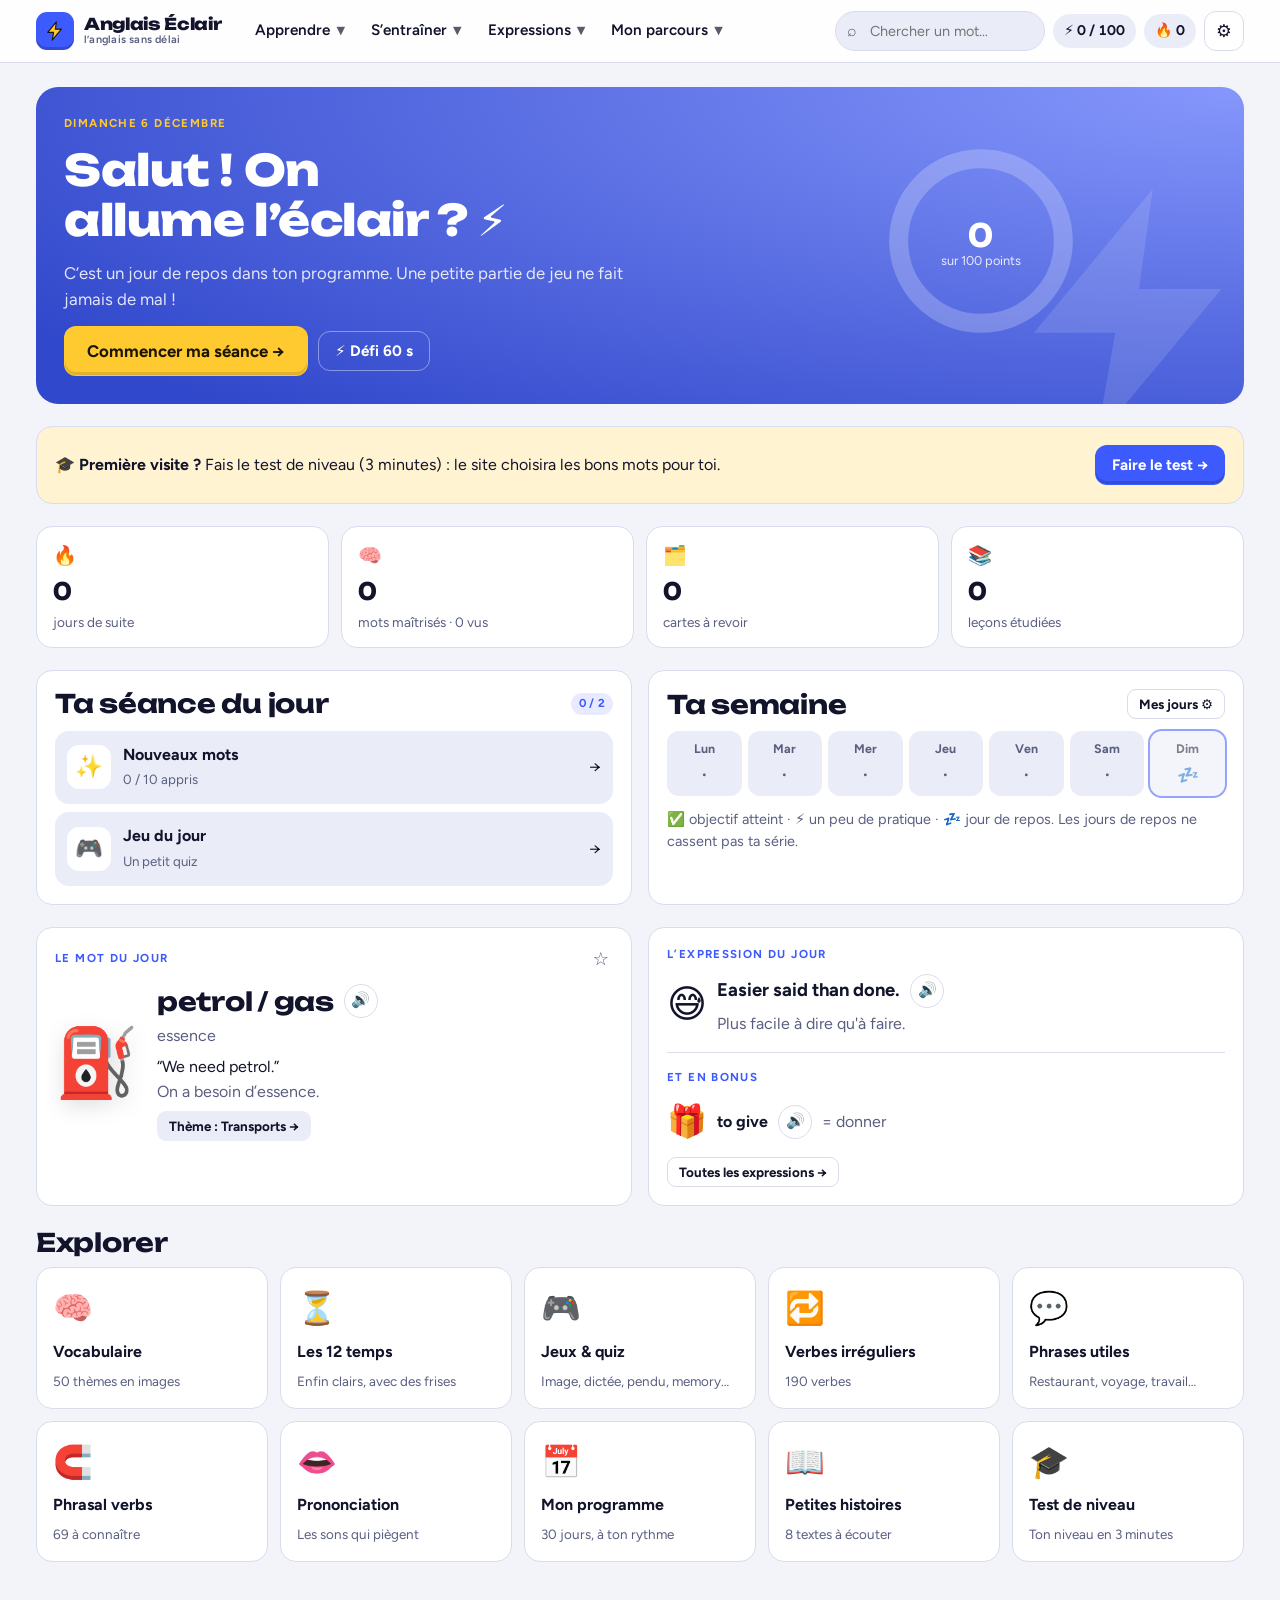
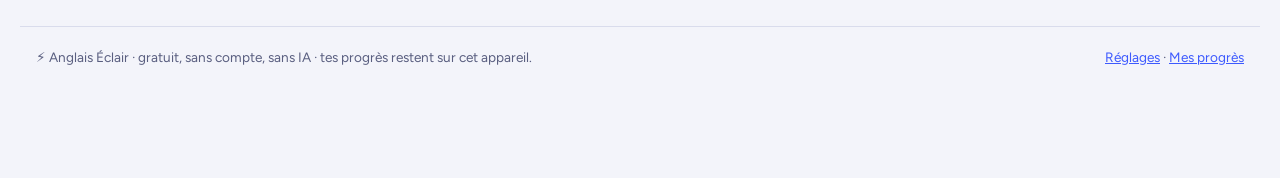
==== commit 6027da99: "Ajoute des histoires à écouter et un test de niveau - 8 histoires graduées (A1 à B2), lecture phrase" ====
--- a/index.html
+++ b/index.html
@@ -76,12 +76,14 @@
   <script src="assets/js/data/grammar.js"></script>
   <script src="assets/js/data/verbs.js"></script>
   <script src="assets/js/data/expressions.js"></script>
+  <script src="assets/js/data/stories.js"></script>
   <script src="assets/js/core.js"></script>
   <script src="assets/js/views-learn.js"></script>
   <script src="assets/js/views-grammar.js"></script>
   <script src="assets/js/views-more.js"></script>
   <script src="assets/js/games.js"></script>
   <script src="assets/js/plan-settings.js"></script>
+  <script src="assets/js/views-stories.js"></script>
   <script src="assets/js/main.js"></script>
 </body>
 </html>
--- a/assets/css/style.css
+++ b/assets/css/style.css
@@ -439,6 +439,16 @@
 .word-pills button { border: 1px solid var(--line); background: var(--surface-2); border-radius: 999px; padding: 5px 11px; font-weight: 600; font-size: .88rem; }
 .word-pills button:hover { border-color: var(--accent); background: var(--accent-soft); }
 
+/* Histoires */
+.story { display: grid; gap: 4px; }
+.story-line { display: grid; grid-template-columns: auto minmax(0, 1fr); gap: 12px; align-items: start; padding: 10px; border-radius: var(--radius-sm); cursor: pointer; transition: background .2s; }
+.story-line:hover { background: var(--surface-2); }
+.story-line b { font-weight: 600; font-size: 1.08rem; display: block; }
+.story-line i { display: block; color: var(--muted); font-style: normal; font-size: .92rem; }
+.hide-fr .story-line i { display: none; }
+.hide-fr .story-line.show-fr i { display: block; }
+.story-line.reading { background: var(--accent-soft); box-shadow: inset 3px 0 0 var(--accent); }
+
 /* ---------- Jeux ---------- */
 .game-card {
   text-decoration: none; color: var(--ink); background: var(--surface); border: 1px solid var(--line); border-radius: var(--radius);
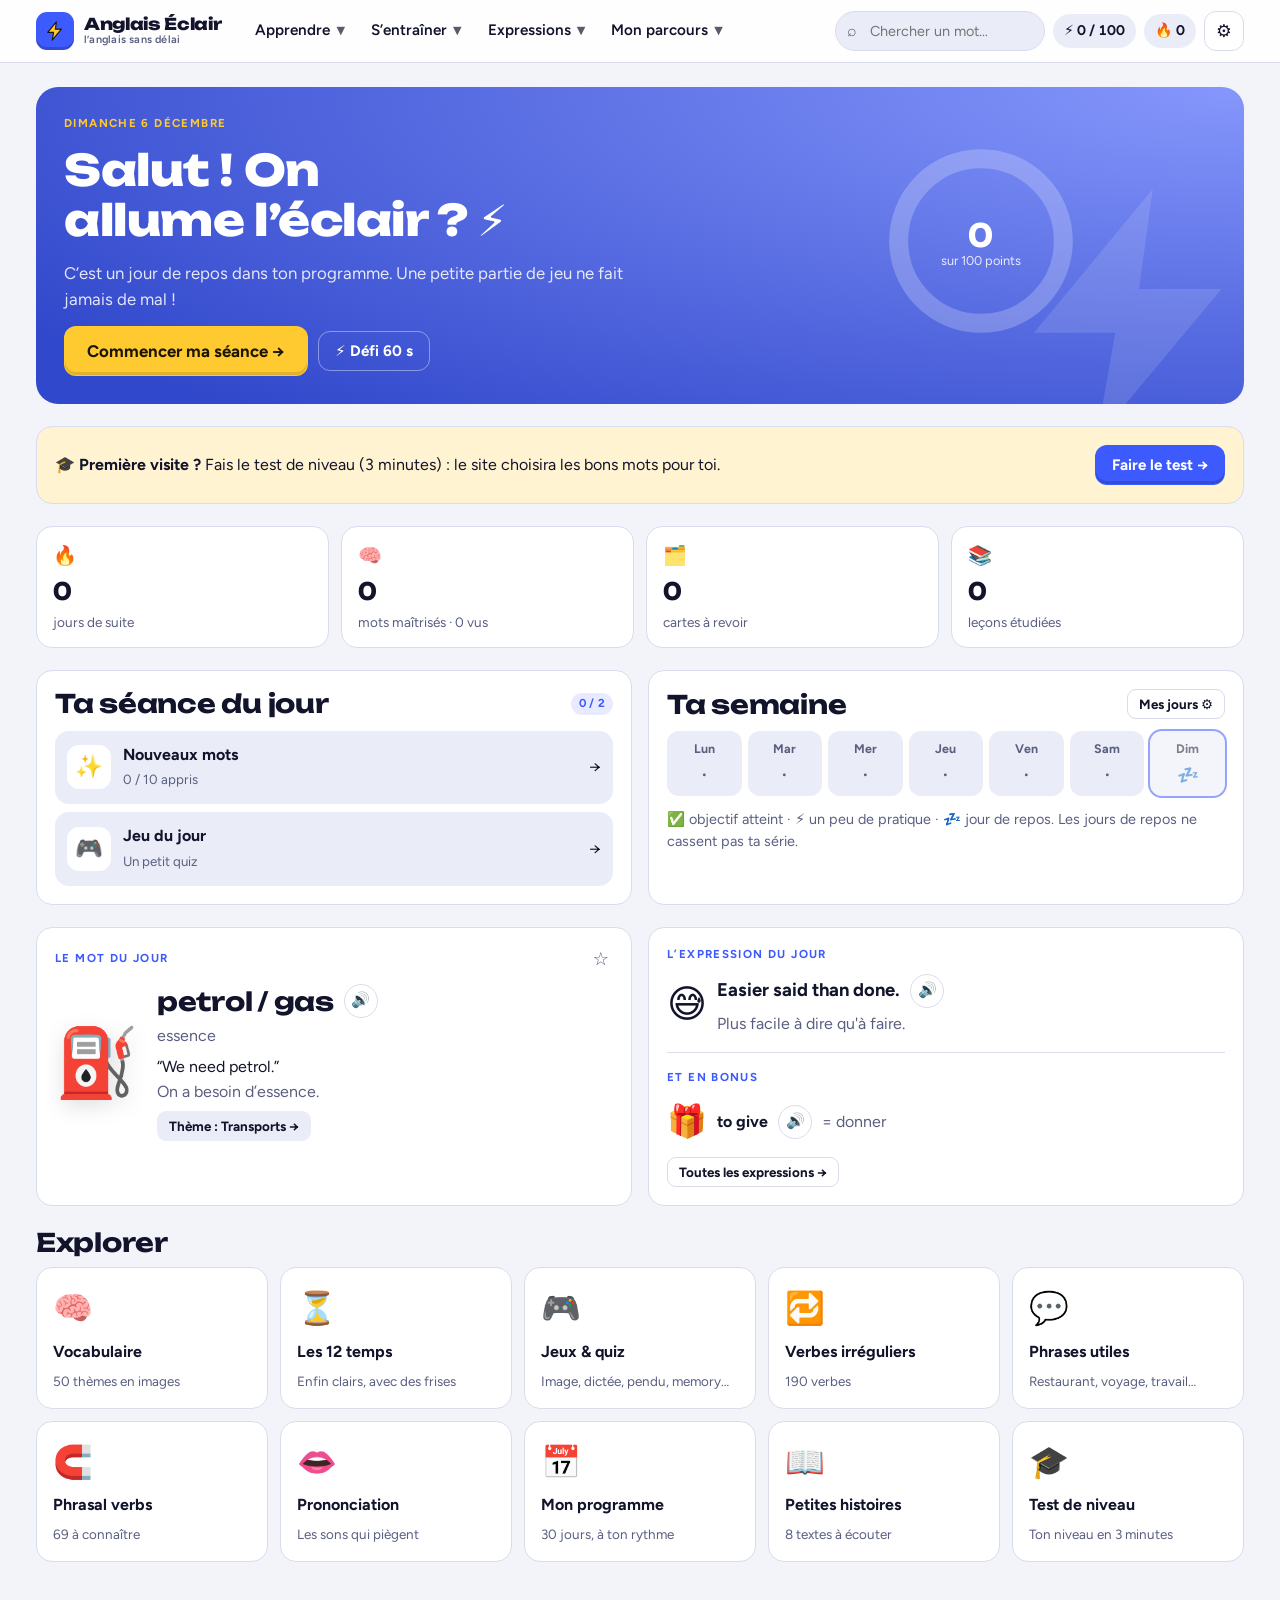
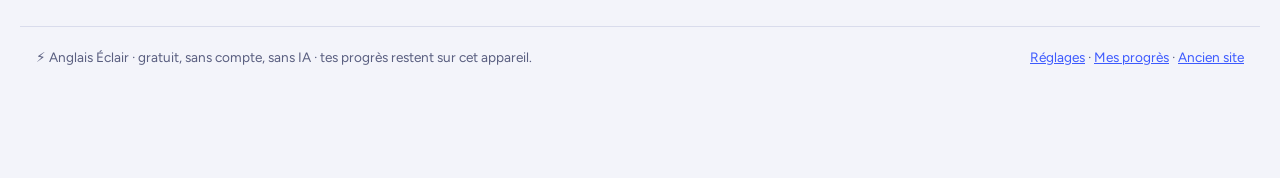
==== commit 93e15ad1: "Garde l'ancien site dans le dossier ancien/ L'ancien site « Anglais sans délai » reste accessible à " ====
--- a/index.html
+++ b/index.html
@@ -56,7 +56,7 @@
 
   <footer class="footer">
     <span>⚡ Anglais Éclair · gratuit, sans compte, sans IA · tes progrès restent sur cet appareil.</span>
-    <span><a href="#reglages">Réglages</a> · <a href="#stats">Mes progrès</a></span>
+    <span><a href="#reglages">Réglages</a> · <a href="#stats">Mes progrès</a> · <a href="ancien/">Ancien site</a></span>
   </footer>
 
   <nav class="tabbar" id="tabbar" aria-label="Navigation rapide">
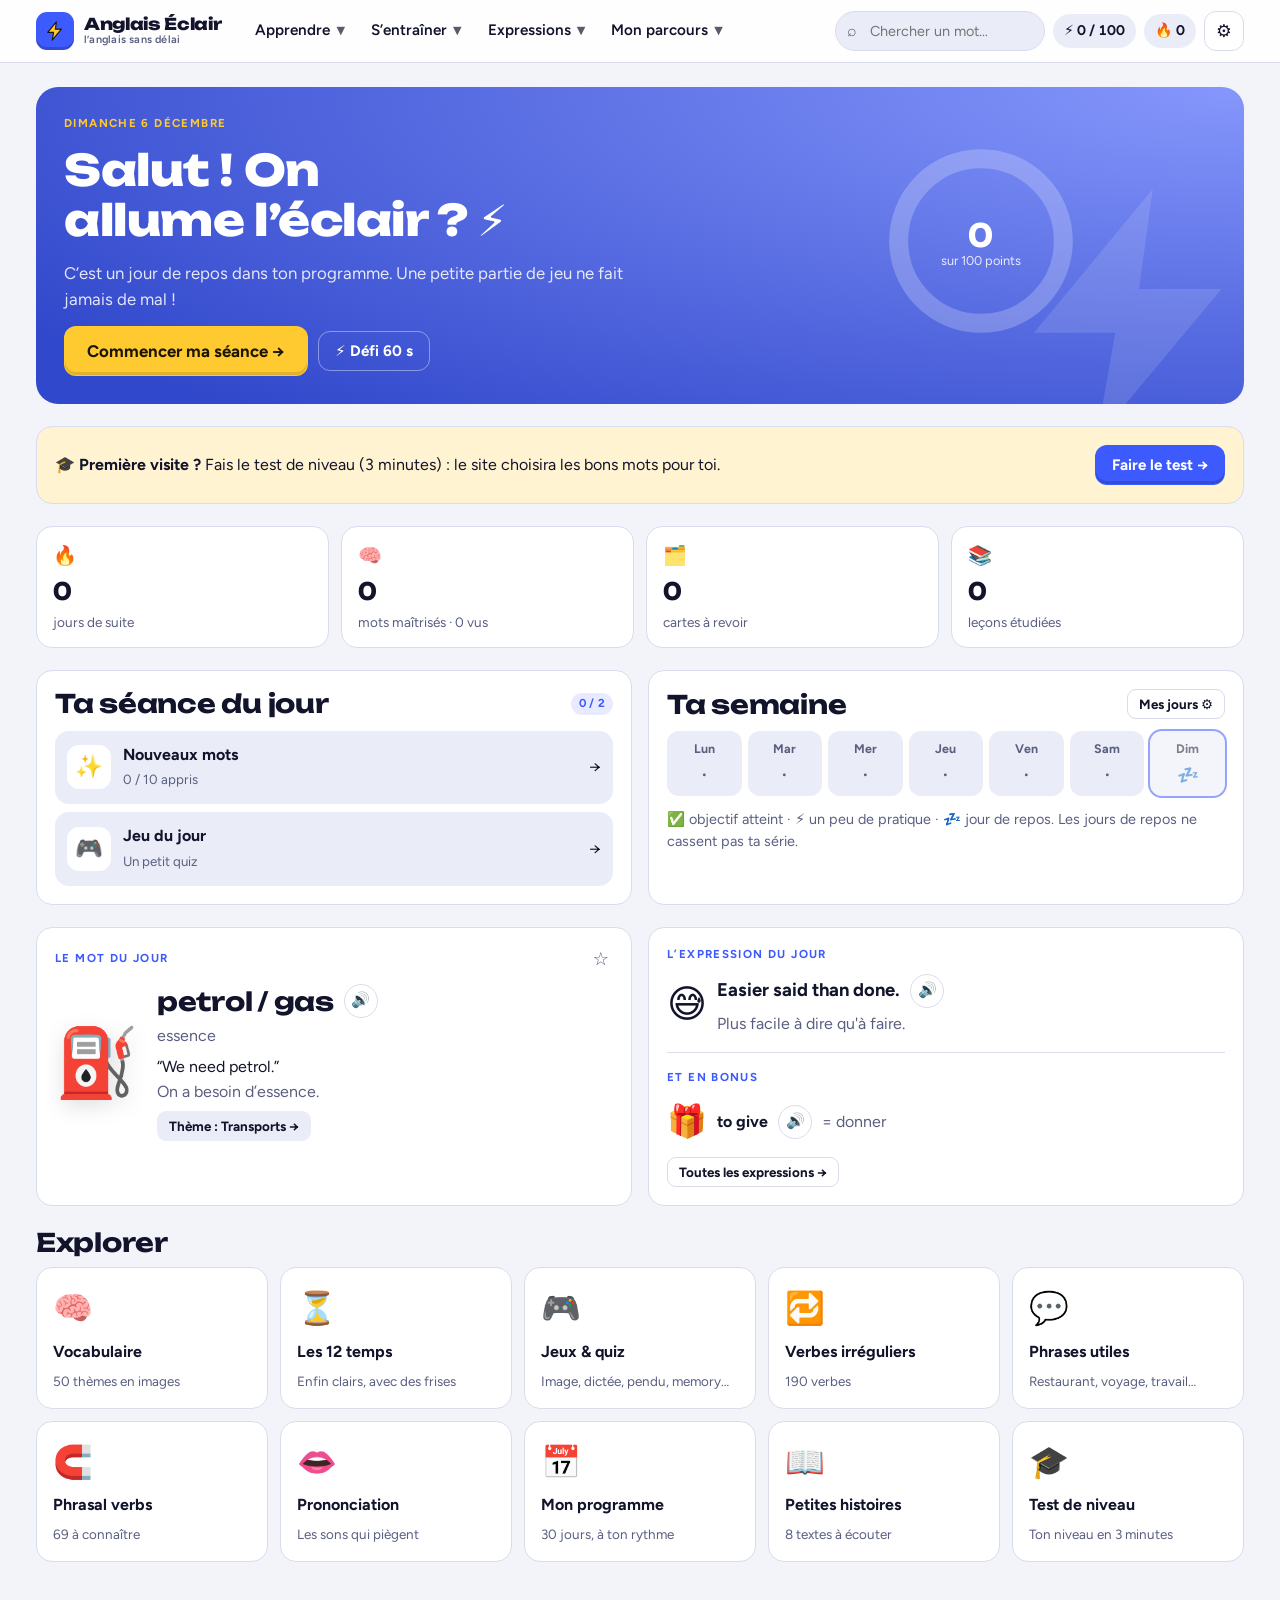
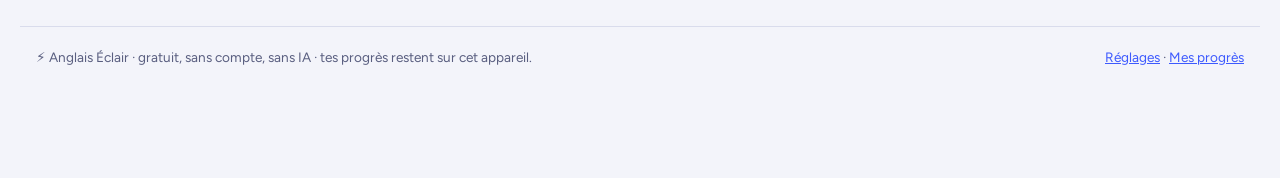
==== commit 5b11445a: "Retire le dossier ancien/ : chaque site aura sa propre adresse Co-Authored-By: Claude Opus 5.5 <nore" ====
--- a/index.html
+++ b/index.html
@@ -56,7 +56,7 @@
 
   <footer class="footer">
     <span>⚡ Anglais Éclair · gratuit, sans compte, sans IA · tes progrès restent sur cet appareil.</span>
-    <span><a href="#reglages">Réglages</a> · <a href="#stats">Mes progrès</a> · <a href="ancien/">Ancien site</a></span>
+    <span><a href="#reglages">Réglages</a> · <a href="#stats">Mes progrès</a></span>
   </footer>
 
   <nav class="tabbar" id="tabbar" aria-label="Navigation rapide">
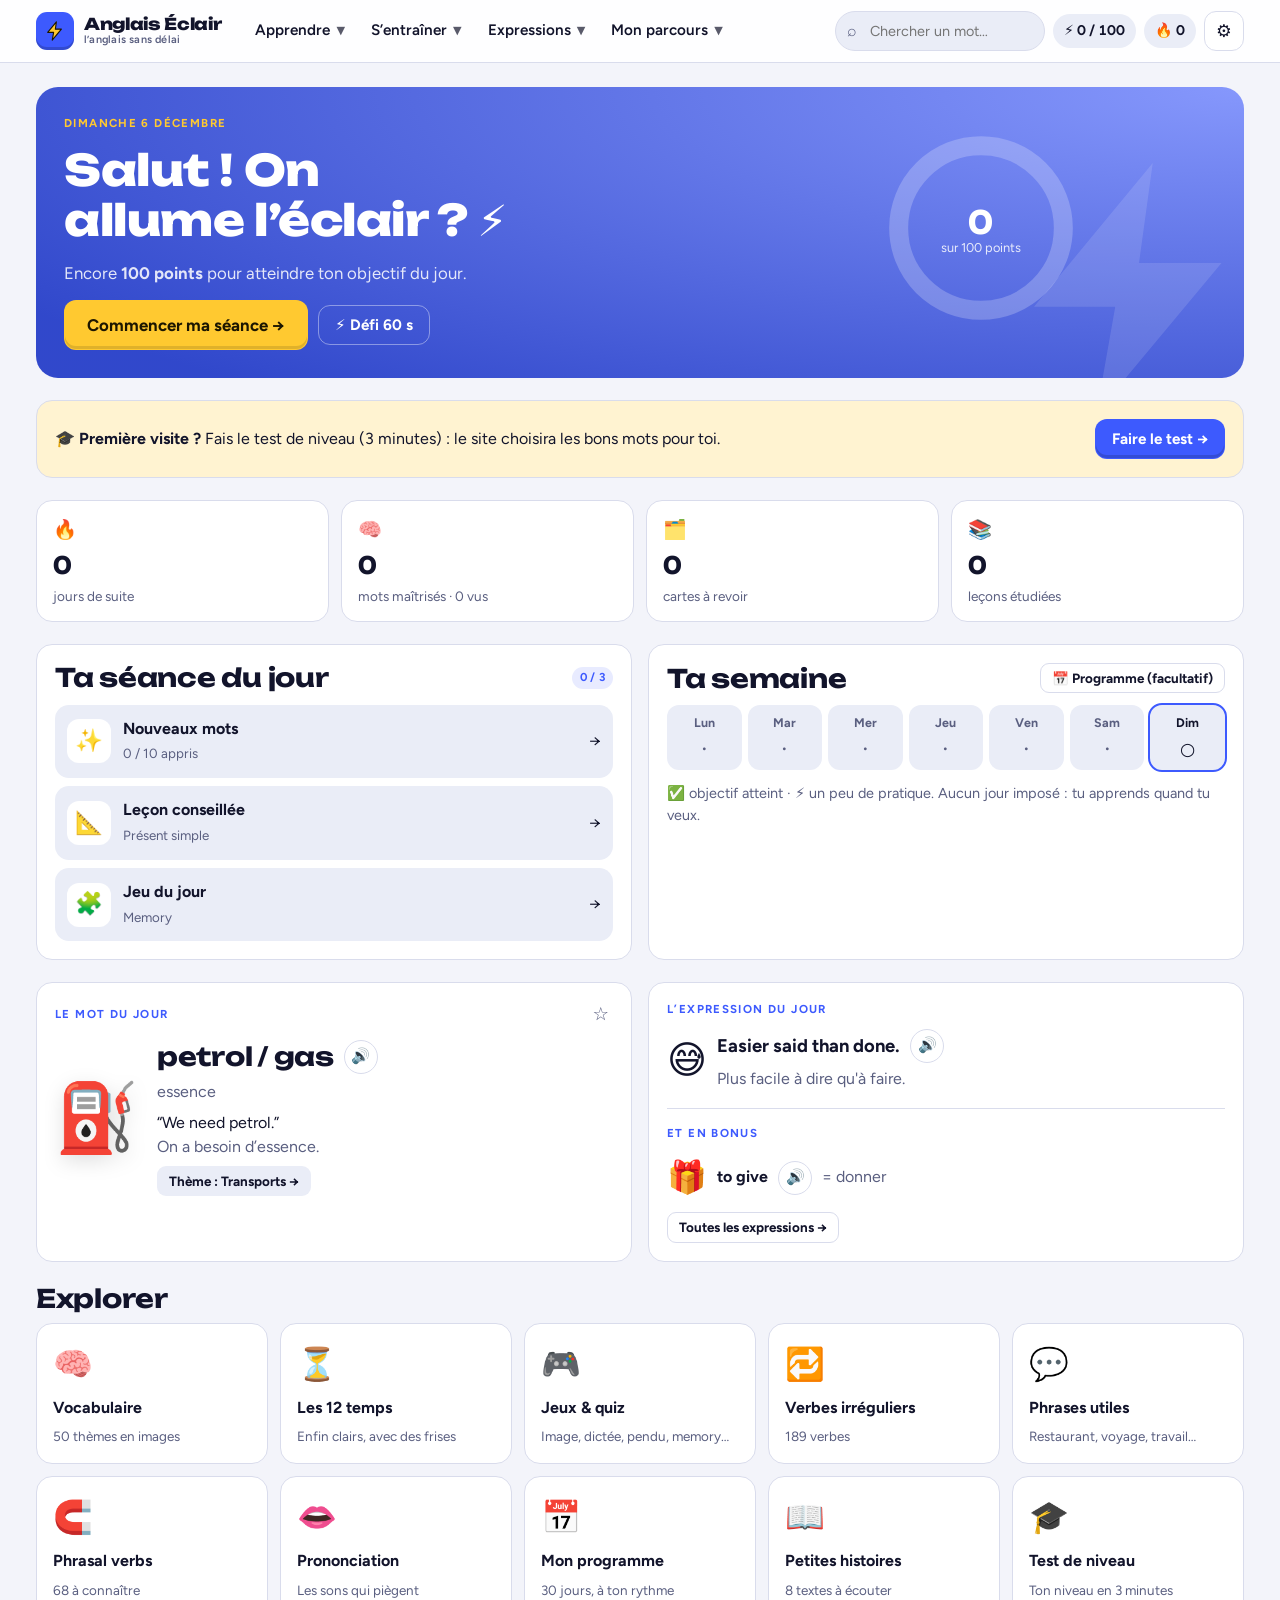
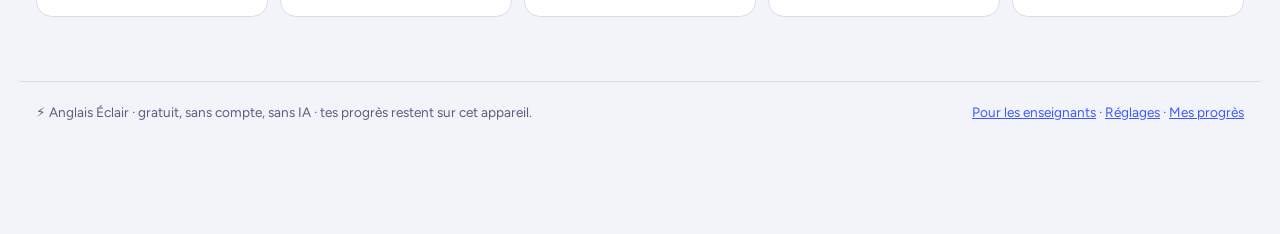
==== commit e9289a4a: "Fiche des verbes irréguliers, relecture des contenus, jours facultatifs - Classement des verbes de l" ====
--- a/index.html
+++ b/index.html
@@ -56,7 +56,7 @@
 
   <footer class="footer">
     <span>⚡ Anglais Éclair · gratuit, sans compte, sans IA · tes progrès restent sur cet appareil.</span>
-    <span><a href="#reglages">Réglages</a> · <a href="#stats">Mes progrès</a></span>
+    <span><a href="#enseignants">Pour les enseignants</a> · <a href="#reglages">Réglages</a> · <a href="#stats">Mes progrès</a></span>
   </footer>
 
   <nav class="tabbar" id="tabbar" aria-label="Navigation rapide">
@@ -64,7 +64,7 @@
     <a href="#vocabulaire" data-tab="vocabulaire"><span>🧠</span>Mots</a>
     <a href="#temps" data-tab="temps"><span>⏳</span>Temps</a>
     <a href="#jeux" data-tab="jeux"><span>🎮</span>Jeux</a>
-    <a href="#programme" data-tab="programme"><span>📅</span>Programme</a>
+    <a href="#verbes" data-tab="verbes"><span>🔁</span>Verbes</a>
   </nav>
 
   <div class="toast" id="toast" role="status" aria-live="polite"></div>
--- a/assets/css/style.css
+++ b/assets/css/style.css
@@ -423,6 +423,15 @@
 table.data td.en { font-weight: 700; }
 table.data tr.known td { background: var(--good-soft); }
 
+/* Fiche des verbes */
+.course-card { display: grid; gap: 10px; align-content: start; }
+.course-grid { grid-template-columns: repeat(auto-fill, minmax(min(290px, 100%), 1fr)); }
+table.mini { width: 100%; border-collapse: collapse; font-size: .88rem; table-layout: fixed; }
+table.mini td, table.mini th { overflow-wrap: anywhere; }
+table.mini th { text-align: left; font-size: .7rem; text-transform: uppercase; letter-spacing: .06em; color: var(--muted); padding: 4px 6px; border-bottom: 1px solid var(--line); }
+table.mini td { padding: 4px 6px; border-bottom: 1px dashed var(--line); }
+table.mini tr:last-child td { border-bottom: 0; }
+
 /* Expressions */
 .phrase { display: grid; grid-template-columns: auto minmax(0, 1fr) auto; gap: 12px; align-items: center; padding: 12px 0; border-bottom: 1px solid var(--line); }
 .phrase:last-child { border-bottom: 0; }
@@ -601,3 +610,13 @@
   .pill-stat { padding: 6px 9px; }
   .form-table th { width: 84px; }
 }
+
+/* Impression : uniquement le contenu, en clair. */
+@media print {
+  .topbar, .tabbar, .footer, .drawer, .drawer-backdrop, .toast, .no-print, .say, .star, .toolbar, .crumbs { display: none !important; }
+  :root { --bg: #fff; --surface: #fff; --surface-2: #f2f2f2; --ink: #000; --muted: #444; --line: #bbb; color-scheme: light; }
+  body { background: #fff; }
+  .page { padding: 0; max-width: none; }
+  .card, .course-card { break-inside: avoid; box-shadow: none; }
+  .hero { color: #000; background: #fff; border: 1px solid #bbb; }
+}
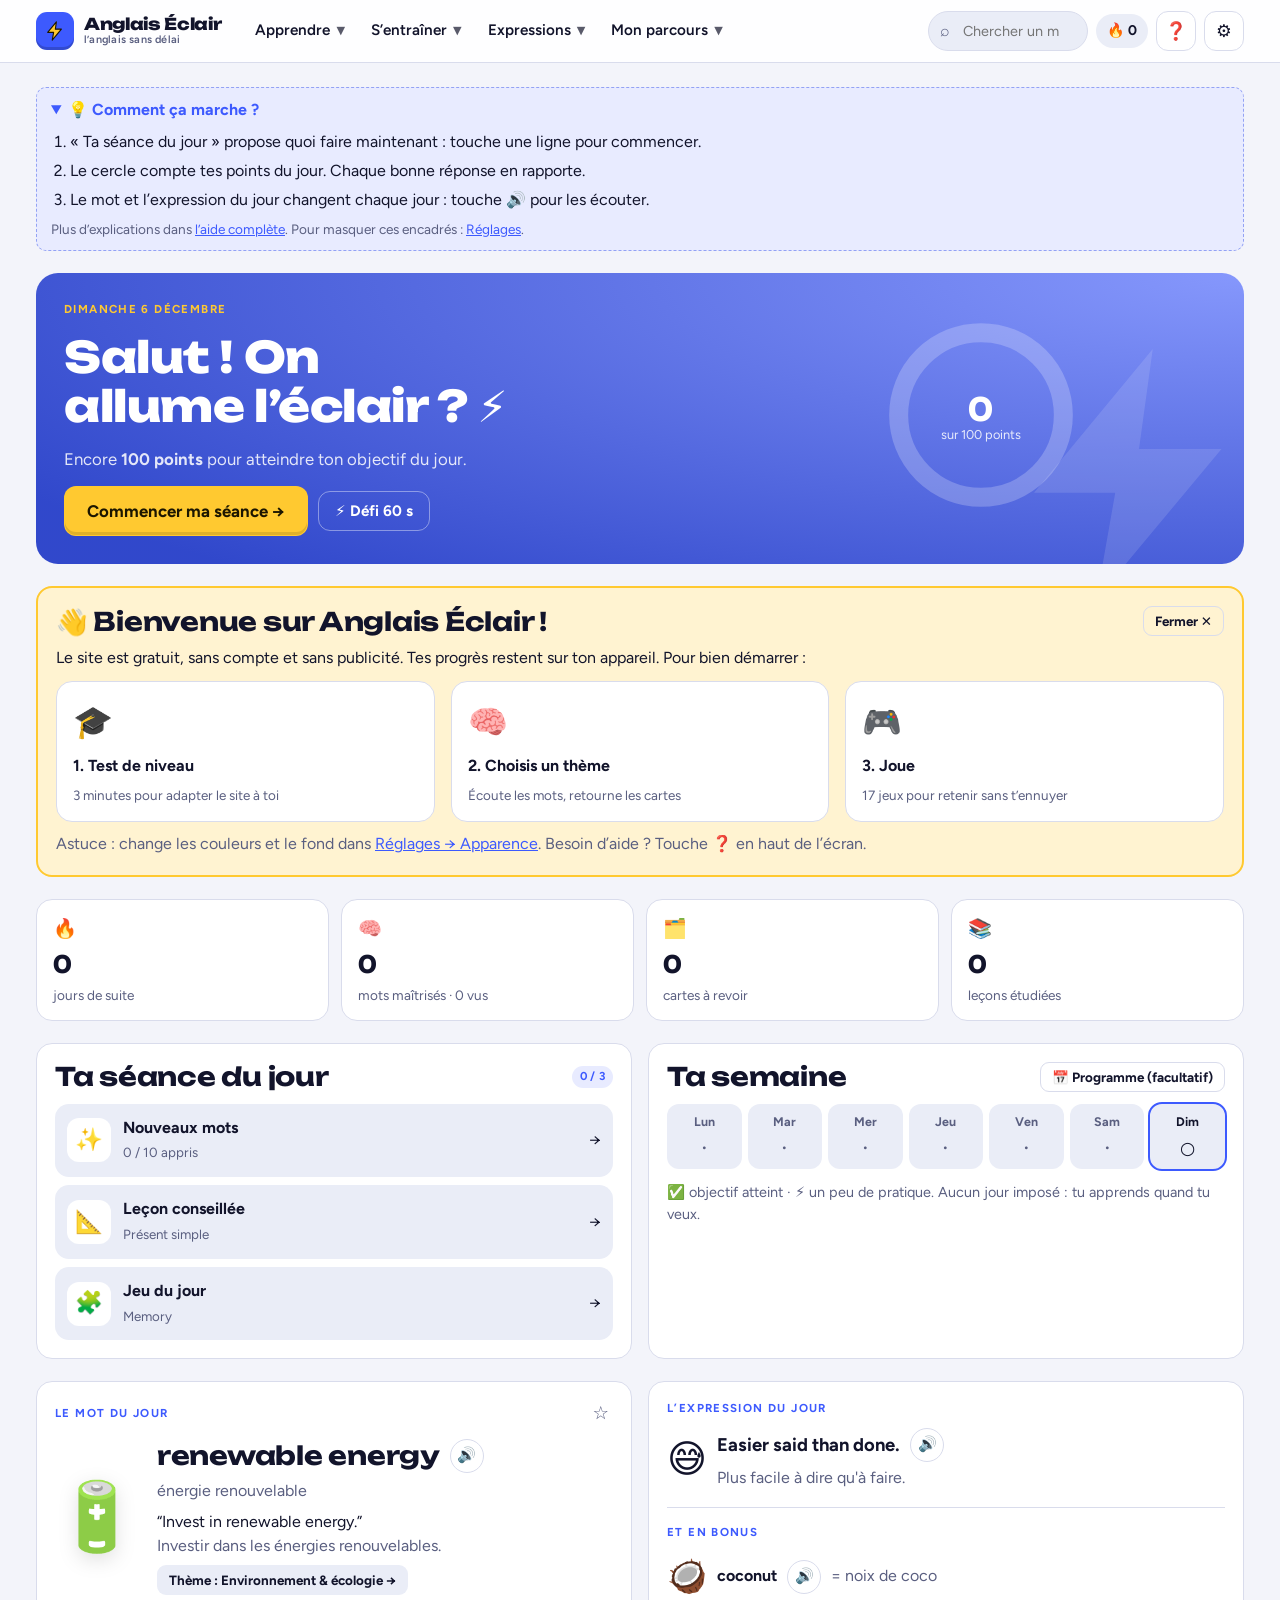
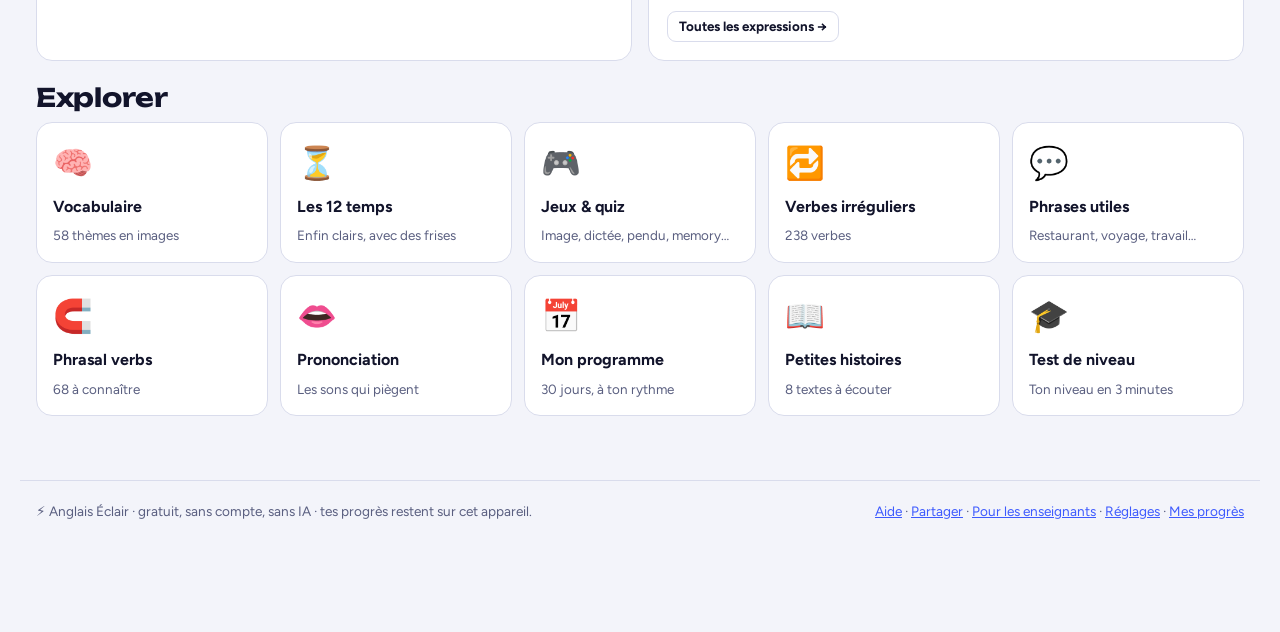
==== commit 3b085e72: "Fonds de couleur, aides, partage, plus de verbes et de mots avancés - 15 couleurs de fond (clairs et" ====
--- a/index.html
+++ b/index.html
@@ -4,10 +4,10 @@
   <meta charset="utf-8">
   <meta name="viewport" content="width=device-width,initial-scale=1,viewport-fit=cover">
   <title>Anglais Éclair</title>
-  <meta name="description" content="Apprends l’anglais à la vitesse de l’éclair : 1 500 mots en images, les 12 temps, 190 verbes irréguliers, jeux, révisions intelligentes et programme jour par jour. Gratuit, sans compte, sans IA.">
+  <meta name="description" content="Apprends l’anglais à la vitesse de l’éclair : 1 700 mots en images, les 12 temps, plus de 230 verbes irréguliers, jeux, révisions intelligentes et programme jour par jour. Gratuit, sans compte, sans IA.">
   <meta name="theme-color" content="#3d5afe">
   <meta property="og:title" content="Anglais Éclair ⚡ L’anglais sans délai">
-  <meta property="og:description" content="1 500 mots en images, les 12 temps, les verbes irréguliers, des jeux et un programme jour par jour. Gratuit et sans compte.">
+  <meta property="og:description" content="1 700 mots en images, les 12 temps, les verbes irréguliers, des jeux et un programme jour par jour. Gratuit et sans compte.">
   <meta property="og:type" content="website">
   <link rel="manifest" href="manifest.webmanifest">
   <link rel="icon" type="image/svg+xml" href="assets/icon.svg">
@@ -33,6 +33,8 @@
         </form>
         <a class="pill-stat xp" href="#stats" id="xpPill" title="Points du jour">⚡ 0</a>
         <a class="pill-stat" href="#stats" id="streakPill" title="Série de jours">🔥 0</a>
+        <a class="icon-btn search-icon" href="#recherche" title="Chercher" aria-label="Chercher">🔎</a>
+        <a class="icon-btn help-btn" href="#aide" title="Aide" aria-label="Aide">❓</a>
         <a class="icon-btn" href="#reglages" title="Réglages" aria-label="Réglages">⚙️</a>
         <button class="icon-btn burger" id="burger" type="button" aria-label="Ouvrir le menu" aria-controls="drawer" aria-expanded="false">☰</button>
       </div>
@@ -56,7 +58,7 @@
 
   <footer class="footer">
     <span>⚡ Anglais Éclair · gratuit, sans compte, sans IA · tes progrès restent sur cet appareil.</span>
-    <span><a href="#enseignants">Pour les enseignants</a> · <a href="#reglages">Réglages</a> · <a href="#stats">Mes progrès</a></span>
+    <span><a href="#aide">Aide</a> · <a href="#partager">Partager</a> · <a href="#enseignants">Pour les enseignants</a> · <a href="#reglages">Réglages</a> · <a href="#stats">Mes progrès</a></span>
   </footer>
 
   <nav class="tabbar" id="tabbar" aria-label="Navigation rapide">
@@ -73,6 +75,7 @@
   <script src="assets/js/data/vocab-2.js"></script>
   <script src="assets/js/data/vocab-3.js"></script>
   <script src="assets/js/data/vocab-4.js"></script>
+  <script src="assets/js/data/vocab-5.js"></script>
   <script src="assets/js/data/grammar.js"></script>
   <script src="assets/js/data/verbs.js"></script>
   <script src="assets/js/data/expressions.js"></script>
@@ -83,6 +86,8 @@
   <script src="assets/js/views-more.js"></script>
   <script src="assets/js/games.js"></script>
   <script src="assets/js/plan-settings.js"></script>
+  <script src="assets/js/vendor/qrcode.js"></script>
+  <script src="assets/js/help.js"></script>
   <script src="assets/js/views-stories.js"></script>
   <script src="assets/js/main.js"></script>
 </body>
--- a/assets/css/style.css
+++ b/assets/css/style.css
@@ -62,6 +62,14 @@
 :root[data-accent="cerise"]   { --accent-base: #b0174a; --spark-base: #ffd23f; }
 :root[data-accent="nuit"]     { --accent-base: #1f3a93; --spark-base: #ffdd57; }
 
+/* Motifs de fond */
+:root[data-pattern="points"] body { background-image: radial-gradient(color-mix(in srgb, var(--ink) 16%, transparent) 1.2px, transparent 1.6px); background-size: 18px 18px; }
+:root[data-pattern="carreaux"] body { background-image: linear-gradient(color-mix(in srgb, var(--accent) 14%, transparent) 1px, transparent 1px), linear-gradient(90deg, color-mix(in srgb, var(--accent) 14%, transparent) 1px, transparent 1px); background-size: 22px 22px; }
+:root[data-pattern="lignes"] body { background-image: repeating-linear-gradient(to bottom, transparent 0 31px, color-mix(in srgb, var(--accent) 18%, transparent) 31px 32px); }
+:root[data-pattern="cahier"] body { background-image: linear-gradient(90deg, transparent 0 56px, color-mix(in srgb, #e2463a 45%, transparent) 56px 58px, transparent 58px), repeating-linear-gradient(to bottom, transparent 0 7px, color-mix(in srgb, #5b8def 18%, transparent) 7px 8px, transparent 8px 15px, color-mix(in srgb, #5b8def 18%, transparent) 15px 16px, transparent 16px 23px, color-mix(in srgb, #5b8def 18%, transparent) 23px 24px, transparent 24px 31px, color-mix(in srgb, #5b8def 45%, transparent) 31px 32px), repeating-linear-gradient(90deg, transparent 0 31px, color-mix(in srgb, #5b8def 30%, transparent) 31px 32px); }
+.bg-swatches { grid-template-columns: repeat(auto-fill, minmax(min(130px, 100%), 1fr)); }
+.bg-swatch { min-height: 52px; }
+
 /* Polices, tailles, formes */
 :root[data-font="lisible"] { --font-body: "Atkinson Hyperlegible", Verdana, system-ui, sans-serif; }
 :root[data-font="ronde"]   { --font-body: "Nunito", "Trebuchet MS", system-ui, sans-serif; }
@@ -120,7 +128,7 @@
 .menu { position: relative; }
 .menu-btn {
   border: 0; background: transparent; padding: 9px 12px; border-radius: 10px; font-weight: 600; font-size: .95rem;
-  display: flex; align-items: center; gap: 6px; color: var(--ink);
+  display: flex; align-items: center; gap: 6px; color: var(--ink); white-space: nowrap;
 }
 .menu-btn:hover, .menu.open .menu-btn { background: var(--surface-2); }
 .menu-btn .chev { transition: transform .2s; font-size: .7rem; opacity: .7; }
@@ -157,6 +165,7 @@
 }
 .icon-btn:hover { background: var(--surface-2); }
 .burger { display: none; }
+.search-icon { display: none; }
 
 /* Tiroir mobile */
 .drawer-backdrop { position: fixed; inset: 0; background: rgb(8 10 25 / 45%); z-index: 60; display: none; }
@@ -561,6 +570,21 @@
 .seg button.on { background: var(--surface); box-shadow: 0 1px 3px rgb(0 0 0 / 14%); color: var(--accent); }
 .confirm-box { border: 2px solid var(--bad); border-radius: var(--radius-sm); padding: 14px; display: grid; gap: 10px; background: var(--bad-soft); }
 
+/* Aides */
+.help-box { border: 1px dashed color-mix(in srgb, var(--accent) 45%, var(--line)); background: var(--accent-soft); border-radius: var(--radius-sm); padding: 10px 14px; }
+.help-box summary { cursor: pointer; font-weight: 700; color: var(--accent); }
+.help-box ol { margin: 8px 0 6px; padding-left: 1.2em; display: grid; gap: 4px; }
+.help-box p { font-size: .85rem; }
+.faq { border-bottom: 1px solid var(--line); padding: 10px 0; }
+.faq:last-child { border-bottom: 0; }
+.faq summary { cursor: pointer; font-weight: 700; }
+.faq p { margin-top: 8px; color: var(--muted); }
+.welcome { border: 2px solid var(--spark); background: var(--spark-soft); }
+.qr { width: min(260px, 70vw); background: #fff; padding: 10px; border-radius: 14px; }
+.qr svg { width: 100%; height: auto; display: block; }
+.hint-line { font-size: .88rem; color: var(--accent); font-weight: 600; }
+@media (max-width: 420px) { .help-btn { display: none; } }
+
 /* Divers */
 .empty { text-align: center; padding: 36px 16px; color: var(--muted); display: grid; gap: 10px; justify-items: center; }
 .empty .e-emoji { font-size: 3rem; }
@@ -578,12 +602,17 @@
 hr { border: 0; border-top: 1px solid var(--line); margin: 6px 0; }
 
 /* ---------- Responsive ---------- */
-@media (max-width: 1100px) {
-  .top-search input[type="search"] { width: 150px; }
-  .menu-btn { padding: 9px 9px; }
+@media (max-width: 1320px) {
+  .top-search input[type="search"] { width: 160px; }
+  .pill-stat.xp { display: none; }
+}
+@media (max-width: 1180px) {
+  .top-search { display: none; }
+  .search-icon { display: grid; }
+  .menu-btn { padding: 9px 8px; }
 }
 @media (max-width: 980px) {
-  .menus, .top-search, .pill-stat.xp { display: none; }
+  .menus, .top-search, .pill-stat.xp, .search-icon { display: none !important; }
   .burger { display: grid; }
   .tabbar { display: grid; }
   .hero { grid-template-columns: 1fr; }
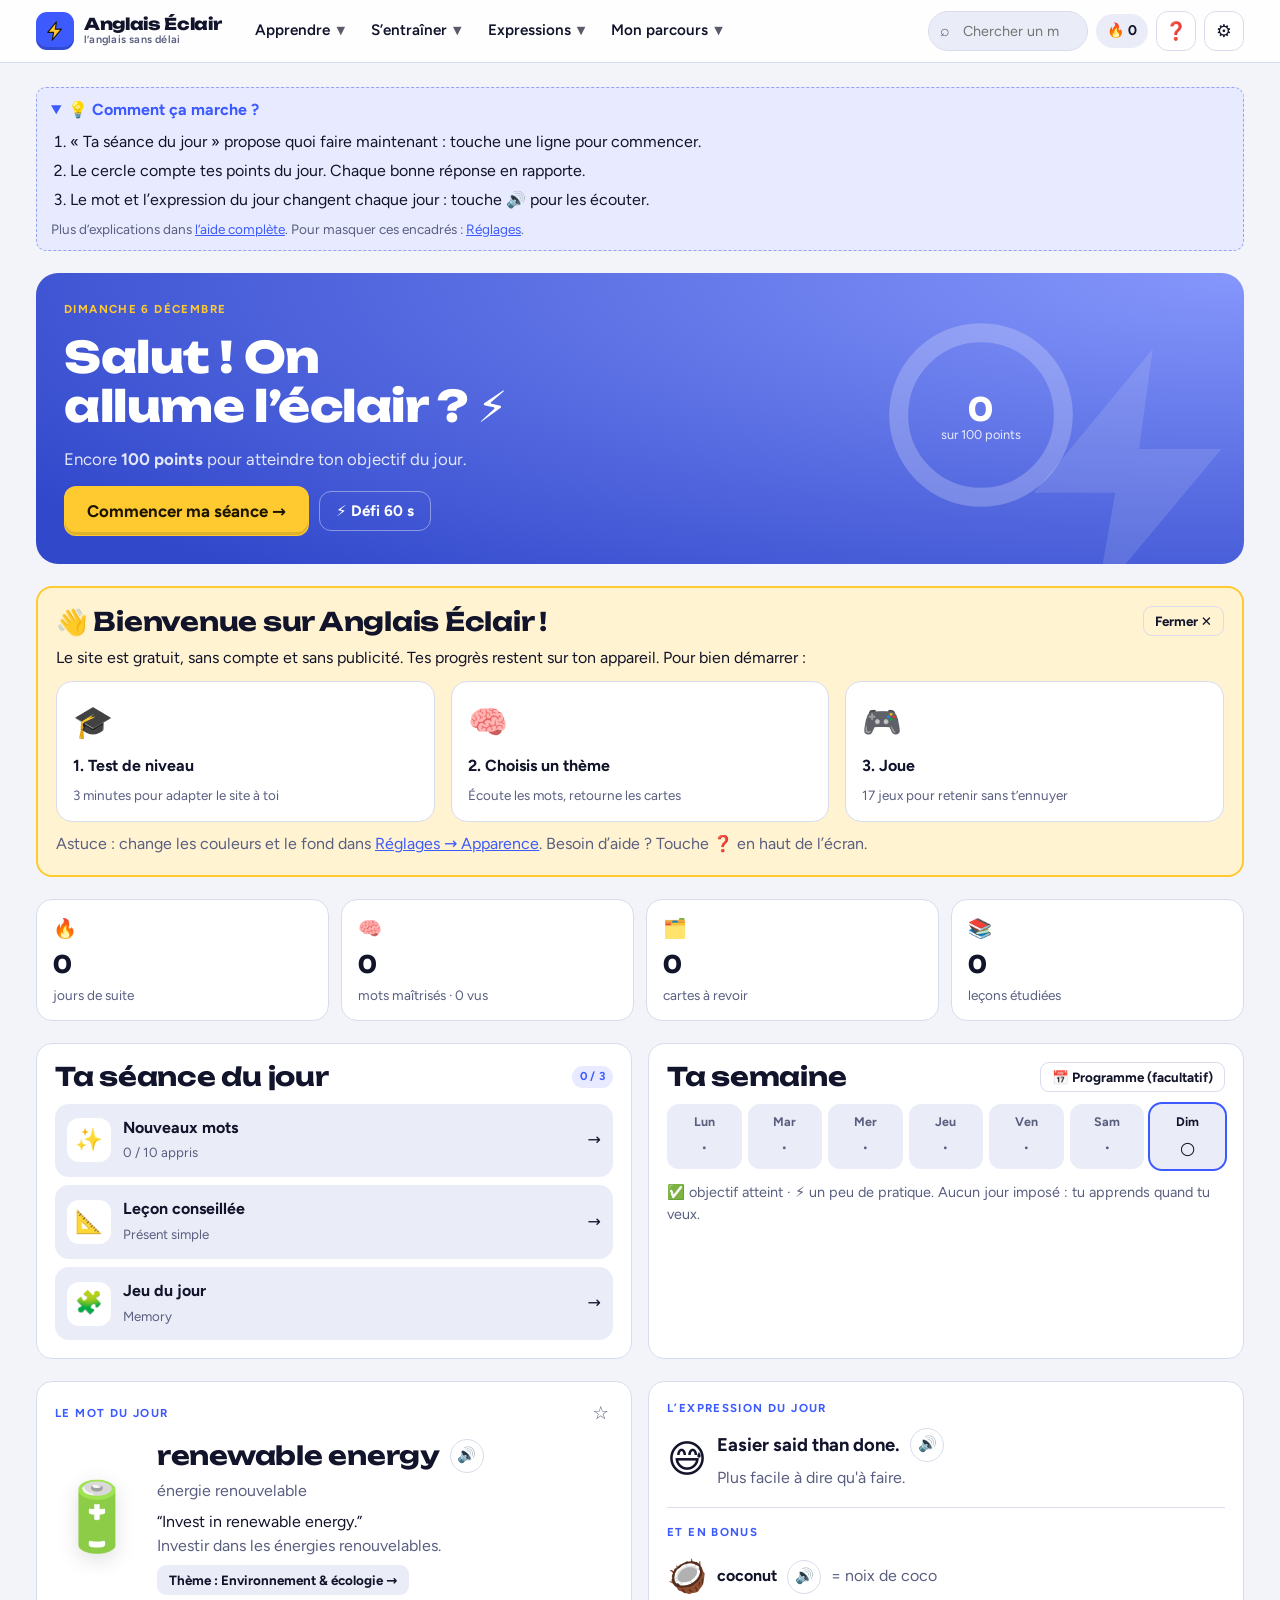
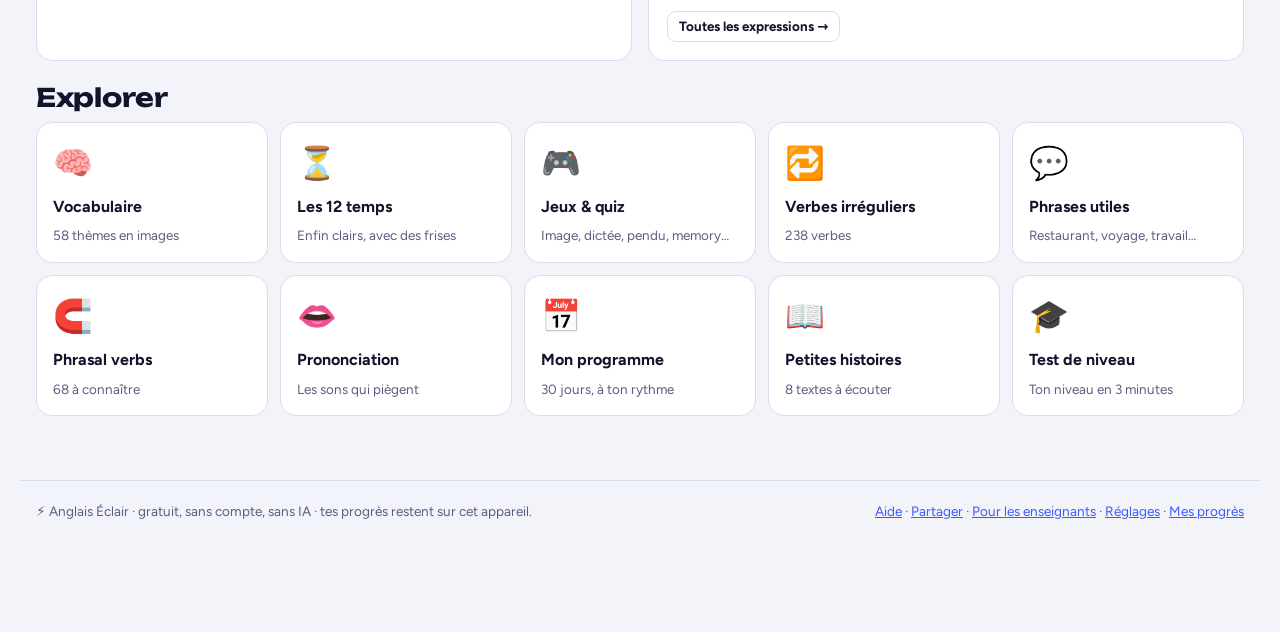
==== commit 4b982643: "Confidentialité et sécurité : polices hébergées, réglages importés vérifiés - Polices auto-hébergées" ====
--- a/index.html
+++ b/index.html
@@ -12,9 +12,7 @@
   <link rel="manifest" href="manifest.webmanifest">
   <link rel="icon" type="image/svg+xml" href="assets/icon.svg">
   <link rel="apple-touch-icon" href="assets/icon.svg">
-  <link rel="preconnect" href="https://fonts.googleapis.com">
-  <link rel="preconnect" href="https://fonts.gstatic.com" crossorigin>
-  <link rel="stylesheet" href="https://fonts.googleapis.com/css2?family=Atkinson+Hyperlegible:wght@400;700&family=Figtree:wght@400;500;600;700;800&family=JetBrains+Mono:wght@400;700&family=Nunito:wght@400;600;800&family=Unbounded:wght@600;700;800&display=swap">
+  <link rel="stylesheet" href="assets/css/fonts.css">
   <link rel="stylesheet" href="assets/css/style.css">
 </head>
 <body>
--- a/assets/css/fonts.css
+++ b/assets/css/fonts.css
@@ -0,0 +1,16 @@
+/* Polices hébergées sur le site (licence SIL Open Font License 1.1, voir assets/fonts/LICENSES.txt). Aucune requête vers un service extérieur. */
+@font-face { font-family: "Unbounded"; font-style: normal; font-weight: 600; font-display: swap; src: url("../fonts/unbounded-latin-600-normal.woff2") format("woff2"); unicode-range: U+0000-00FF, U+0131, U+0152-0153, U+02BB-02BC, U+02C6, U+02DA, U+02DC, U+0304, U+0308, U+0329, U+2000-206F, U+20AC, U+2122, U+2191, U+2193, U+2212, U+2215, U+FEFF, U+FFFD; }
+@font-face { font-family: "Unbounded"; font-style: normal; font-weight: 700; font-display: swap; src: url("../fonts/unbounded-latin-700-normal.woff2") format("woff2"); unicode-range: U+0000-00FF, U+0131, U+0152-0153, U+02BB-02BC, U+02C6, U+02DA, U+02DC, U+0304, U+0308, U+0329, U+2000-206F, U+20AC, U+2122, U+2191, U+2193, U+2212, U+2215, U+FEFF, U+FFFD; }
+@font-face { font-family: "Unbounded"; font-style: normal; font-weight: 800; font-display: swap; src: url("../fonts/unbounded-latin-800-normal.woff2") format("woff2"); unicode-range: U+0000-00FF, U+0131, U+0152-0153, U+02BB-02BC, U+02C6, U+02DA, U+02DC, U+0304, U+0308, U+0329, U+2000-206F, U+20AC, U+2122, U+2191, U+2193, U+2212, U+2215, U+FEFF, U+FFFD; }
+@font-face { font-family: "Figtree"; font-style: normal; font-weight: 400; font-display: swap; src: url("../fonts/figtree-latin-400-normal.woff2") format("woff2"); unicode-range: U+0000-00FF, U+0131, U+0152-0153, U+02BB-02BC, U+02C6, U+02DA, U+02DC, U+0304, U+0308, U+0329, U+2000-206F, U+20AC, U+2122, U+2191, U+2193, U+2212, U+2215, U+FEFF, U+FFFD; }
+@font-face { font-family: "Figtree"; font-style: normal; font-weight: 500; font-display: swap; src: url("../fonts/figtree-latin-500-normal.woff2") format("woff2"); unicode-range: U+0000-00FF, U+0131, U+0152-0153, U+02BB-02BC, U+02C6, U+02DA, U+02DC, U+0304, U+0308, U+0329, U+2000-206F, U+20AC, U+2122, U+2191, U+2193, U+2212, U+2215, U+FEFF, U+FFFD; }
+@font-face { font-family: "Figtree"; font-style: normal; font-weight: 600; font-display: swap; src: url("../fonts/figtree-latin-600-normal.woff2") format("woff2"); unicode-range: U+0000-00FF, U+0131, U+0152-0153, U+02BB-02BC, U+02C6, U+02DA, U+02DC, U+0304, U+0308, U+0329, U+2000-206F, U+20AC, U+2122, U+2191, U+2193, U+2212, U+2215, U+FEFF, U+FFFD; }
+@font-face { font-family: "Figtree"; font-style: normal; font-weight: 700; font-display: swap; src: url("../fonts/figtree-latin-700-normal.woff2") format("woff2"); unicode-range: U+0000-00FF, U+0131, U+0152-0153, U+02BB-02BC, U+02C6, U+02DA, U+02DC, U+0304, U+0308, U+0329, U+2000-206F, U+20AC, U+2122, U+2191, U+2193, U+2212, U+2215, U+FEFF, U+FFFD; }
+@font-face { font-family: "Figtree"; font-style: normal; font-weight: 800; font-display: swap; src: url("../fonts/figtree-latin-800-normal.woff2") format("woff2"); unicode-range: U+0000-00FF, U+0131, U+0152-0153, U+02BB-02BC, U+02C6, U+02DA, U+02DC, U+0304, U+0308, U+0329, U+2000-206F, U+20AC, U+2122, U+2191, U+2193, U+2212, U+2215, U+FEFF, U+FFFD; }
+@font-face { font-family: "Atkinson Hyperlegible"; font-style: normal; font-weight: 400; font-display: swap; src: url("../fonts/atkinson-hyperlegible-latin-400-normal.woff2") format("woff2"); unicode-range: U+0000-00FF, U+0131, U+0152-0153, U+02BB-02BC, U+02C6, U+02DA, U+02DC, U+0304, U+0308, U+0329, U+2000-206F, U+20AC, U+2122, U+2191, U+2193, U+2212, U+2215, U+FEFF, U+FFFD; }
+@font-face { font-family: "Atkinson Hyperlegible"; font-style: normal; font-weight: 700; font-display: swap; src: url("../fonts/atkinson-hyperlegible-latin-700-normal.woff2") format("woff2"); unicode-range: U+0000-00FF, U+0131, U+0152-0153, U+02BB-02BC, U+02C6, U+02DA, U+02DC, U+0304, U+0308, U+0329, U+2000-206F, U+20AC, U+2122, U+2191, U+2193, U+2212, U+2215, U+FEFF, U+FFFD; }
+@font-face { font-family: "Nunito"; font-style: normal; font-weight: 400; font-display: swap; src: url("../fonts/nunito-latin-400-normal.woff2") format("woff2"); unicode-range: U+0000-00FF, U+0131, U+0152-0153, U+02BB-02BC, U+02C6, U+02DA, U+02DC, U+0304, U+0308, U+0329, U+2000-206F, U+20AC, U+2122, U+2191, U+2193, U+2212, U+2215, U+FEFF, U+FFFD; }
+@font-face { font-family: "Nunito"; font-style: normal; font-weight: 600; font-display: swap; src: url("../fonts/nunito-latin-600-normal.woff2") format("woff2"); unicode-range: U+0000-00FF, U+0131, U+0152-0153, U+02BB-02BC, U+02C6, U+02DA, U+02DC, U+0304, U+0308, U+0329, U+2000-206F, U+20AC, U+2122, U+2191, U+2193, U+2212, U+2215, U+FEFF, U+FFFD; }
+@font-face { font-family: "Nunito"; font-style: normal; font-weight: 800; font-display: swap; src: url("../fonts/nunito-latin-800-normal.woff2") format("woff2"); unicode-range: U+0000-00FF, U+0131, U+0152-0153, U+02BB-02BC, U+02C6, U+02DA, U+02DC, U+0304, U+0308, U+0329, U+2000-206F, U+20AC, U+2122, U+2191, U+2193, U+2212, U+2215, U+FEFF, U+FFFD; }
+@font-face { font-family: "JetBrains Mono"; font-style: normal; font-weight: 400; font-display: swap; src: url("../fonts/jetbrains-mono-latin-400-normal.woff2") format("woff2"); unicode-range: U+0000-00FF, U+0131, U+0152-0153, U+02BB-02BC, U+02C6, U+02DA, U+02DC, U+0304, U+0308, U+0329, U+2000-206F, U+20AC, U+2122, U+2191, U+2193, U+2212, U+2215, U+FEFF, U+FFFD; }
+@font-face { font-family: "JetBrains Mono"; font-style: normal; font-weight: 700; font-display: swap; src: url("../fonts/jetbrains-mono-latin-700-normal.woff2") format("woff2"); unicode-range: U+0000-00FF, U+0131, U+0152-0153, U+02BB-02BC, U+02C6, U+02DA, U+02DC, U+0304, U+0308, U+0329, U+2000-206F, U+20AC, U+2122, U+2191, U+2193, U+2212, U+2215, U+FEFF, U+FFFD; }
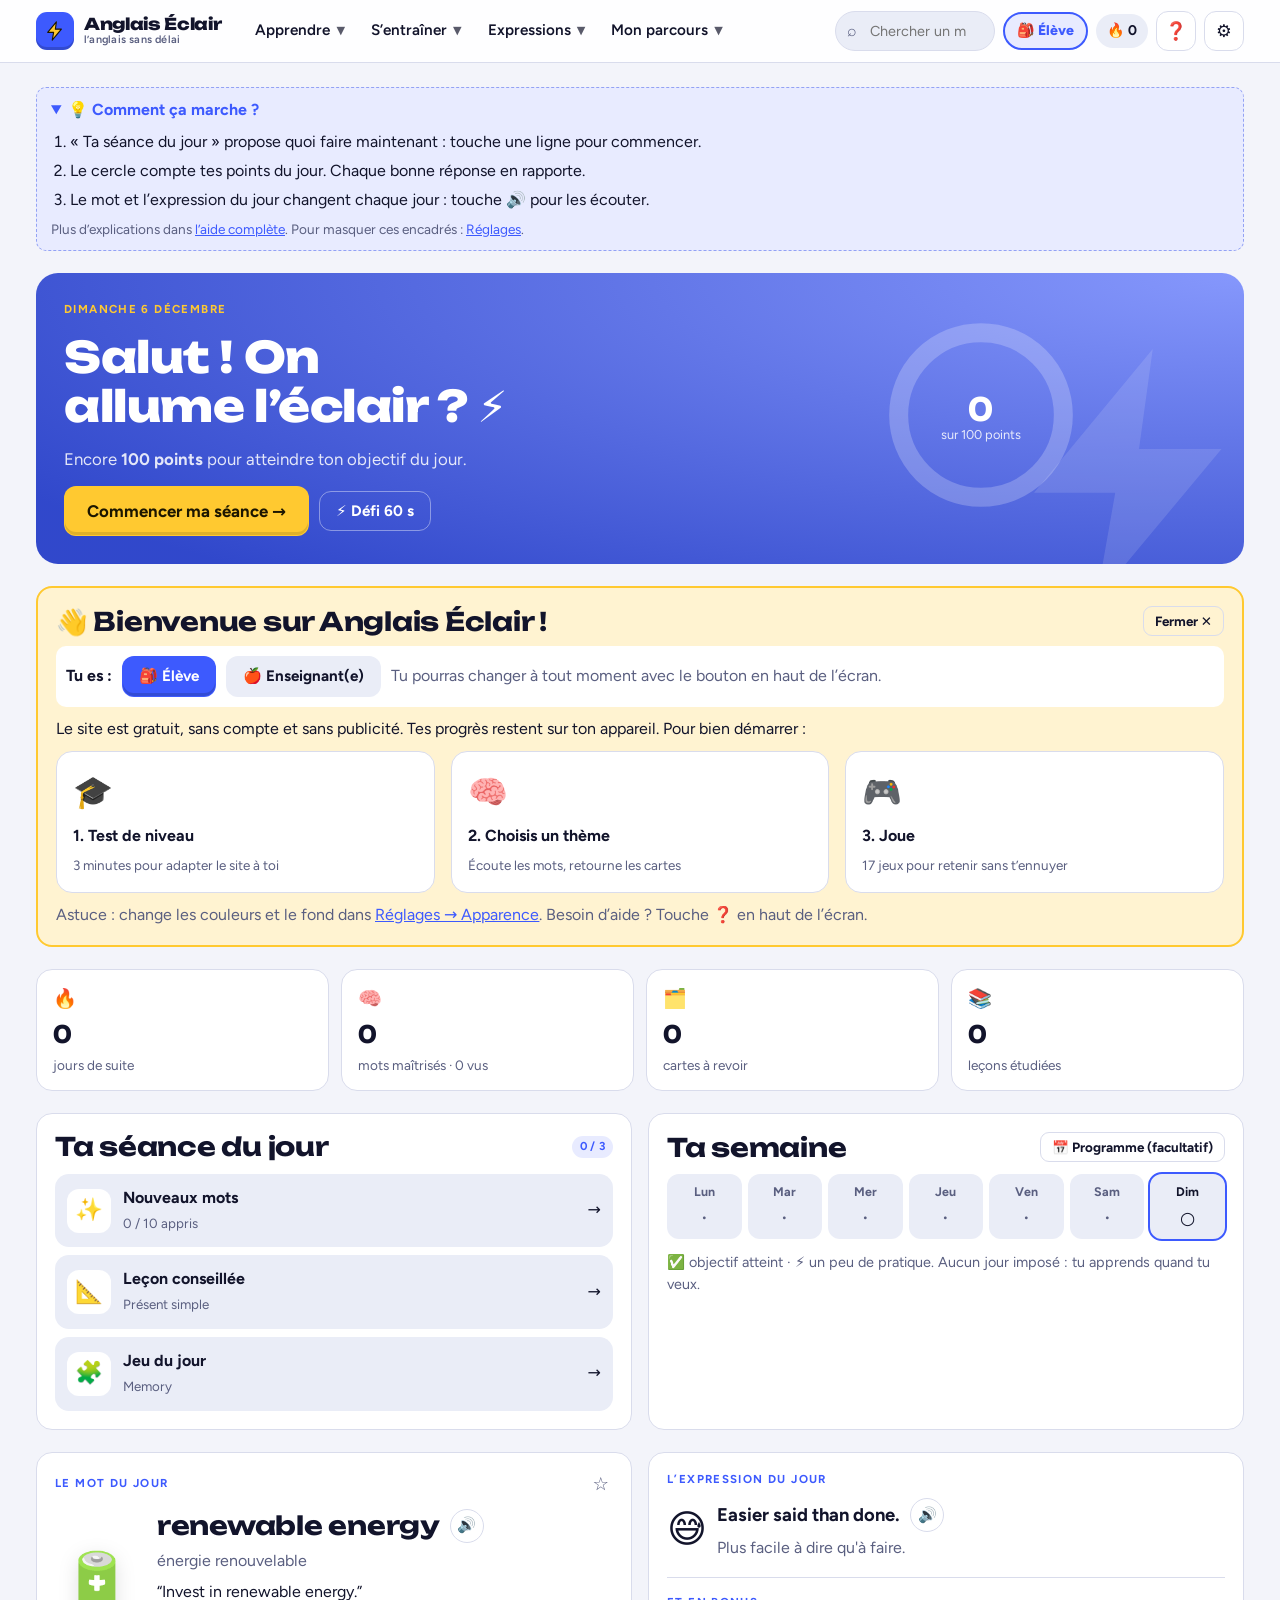
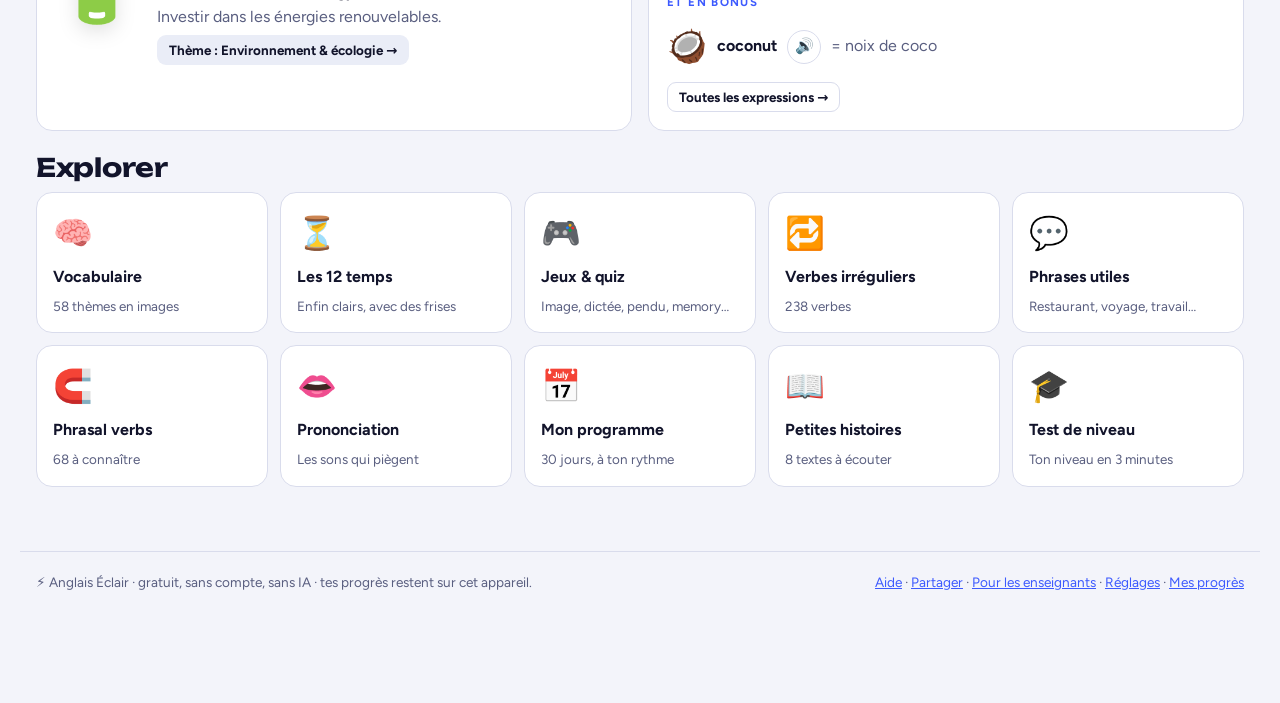
==== commit 634cf1c1: "Mode élève / enseignant et fiches d'exercices à compléter, avec mode tableau - Bouton Élève / Prof e" ====
--- a/index.html
+++ b/index.html
@@ -29,11 +29,12 @@
           <label class="sr-only" for="searchInput">Chercher un mot</label>
           <input id="searchInput" type="search" placeholder="Chercher un mot…" autocomplete="off">
         </form>
+        <button class="mode-btn" id="modeBtn" type="button">🎒 <span>Élève</span></button>
         <a class="pill-stat xp" href="#stats" id="xpPill" title="Points du jour">⚡ 0</a>
         <a class="pill-stat" href="#stats" id="streakPill" title="Série de jours">🔥 0</a>
         <a class="icon-btn search-icon" href="#recherche" title="Chercher" aria-label="Chercher">🔎</a>
         <a class="icon-btn help-btn" href="#aide" title="Aide" aria-label="Aide">❓</a>
-        <a class="icon-btn" href="#reglages" title="Réglages" aria-label="Réglages">⚙️</a>
+        <a class="icon-btn set-btn" href="#reglages" title="Réglages" aria-label="Réglages">⚙️</a>
         <button class="icon-btn burger" id="burger" type="button" aria-label="Ouvrir le menu" aria-controls="drawer" aria-expanded="false">☰</button>
       </div>
     </div>
@@ -78,6 +79,7 @@
   <script src="assets/js/data/verbs.js"></script>
   <script src="assets/js/data/expressions.js"></script>
   <script src="assets/js/data/stories.js"></script>
+  <script src="assets/js/data/sentences.js"></script>
   <script src="assets/js/core.js"></script>
   <script src="assets/js/views-learn.js"></script>
   <script src="assets/js/views-grammar.js"></script>
@@ -86,6 +88,7 @@
   <script src="assets/js/plan-settings.js"></script>
   <script src="assets/js/vendor/qrcode.js"></script>
   <script src="assets/js/help.js"></script>
+  <script src="assets/js/fiches.js"></script>
   <script src="assets/js/views-stories.js"></script>
   <script src="assets/js/main.js"></script>
 </body>
--- a/assets/css/style.css
+++ b/assets/css/style.css
@@ -585,6 +585,50 @@
 .hint-line { font-size: .88rem; color: var(--accent); font-weight: 600; }
 @media (max-width: 420px) { .help-btn { display: none; } }
 
+/* Bascule élève / enseignant */
+.mode-btn { border: 2px solid var(--accent); background: var(--accent-soft); color: var(--accent); border-radius: 999px; padding: 6px 12px; font-weight: 800; font-size: .88rem; white-space: nowrap; }
+.mode-btn:hover { background: var(--accent); color: var(--accent-ink); }
+:root[data-mode="prof"] .mode-btn { border-color: #b0174a; color: #b0174a; background: color-mix(in srgb, #b0174a 12%, var(--surface)); }
+:root[data-mode="prof"] .pill-stat { display: none; }
+.mode-pick { display: flex; gap: 10px; align-items: center; flex-wrap: wrap; padding: 10px; border-radius: var(--radius-sm); background: var(--surface); }
+.prof-hero { grid-template-columns: 1fr; background: radial-gradient(120% 140% at 100% 0%, #c2185b 0%, #4a148c 100%); }
+/* Petit écran : le bouton Élève / Enseignant reste visible, les réglages et la série passent dans le menu ☰. */
+@media (max-width: 560px) { .pill-stat, .set-btn { display: none !important; } .mode-btn { padding: 6px 10px; } .top-right { gap: 6px; } }
+@media (max-width: 400px) { .brand-name { font-size: 1rem; } .topbar-in { gap: 8px; } }
+@media (max-width: 350px) { .mode-btn span { display: none; } }
+
+/* Fiches d'exercices */
+.sheet { margin: 0; padding-left: 1.6em; display: grid; gap: 4px; }
+.sheet-item { padding: 10px 4px; border-bottom: 1px dashed var(--line); line-height: 2.1; font-size: 1.05rem; }
+.sheet-item:last-child { border-bottom: 0; }
+.sheet-item input { display: inline-block; border: 0; border-bottom: 2px solid var(--accent); border-radius: 6px 6px 0 0; background: var(--accent-soft); padding: 2px 6px; margin: 0 4px; font-weight: 700; min-width: 6ch; max-width: 100%; font-size: 1rem; }
+.sheet-item input.line-input { width: 100%; margin: 6px 0 0; }
+.sheet-item input.ok { border-color: var(--good); background: var(--good-soft); }
+.sheet-item input.ko { border-color: var(--bad); background: var(--bad-soft); }
+.sheet-fb { font-size: .92rem; line-height: 1.5; }
+.sheet-img { font-size: 1.4rem; margin-right: 6px; }
+.sheet-table td { vertical-align: middle; }
+
+/* Mode tableau (projection) : un vrai tableau noir */
+.board { position: fixed; inset: 0; z-index: 120; background: #1f3a2e; color: #f3efe2; display: grid; grid-template-rows: auto 1fr auto auto; padding: calc(16px + env(safe-area-inset-top, 0px)) 24px calc(16px + env(safe-area-inset-bottom, 0px));
+  background-image: radial-gradient(ellipse at 30% 20%, rgb(255 255 255 / 6%), transparent 60%); border: 14px solid #6b4a2b; font-family: var(--font-body); }
+.board-top { display: flex; justify-content: space-between; align-items: center; gap: 12px; flex-wrap: wrap; font-size: 1.1rem; }
+.board-actions { display: flex; gap: 8px; flex-wrap: wrap; }
+.board button { background: rgb(255 255 255 / 12%); color: #f3efe2; border: 1px solid rgb(255 255 255 / 30%); border-radius: 10px; padding: 8px 14px; font-weight: 700; font-size: 1rem; }
+.board button:hover:not(:disabled) { background: rgb(255 255 255 / 22%); }
+.board button:disabled { opacity: .35; }
+.board-main { display: grid; place-content: center; text-align: center; gap: 18px; padding: 20px; overflow: auto; }
+.board-q { font-size: clamp(1.6rem, 4.4vw, 3.6rem); line-height: 1.35; font-weight: 600; max-width: 28ch; margin: 0 auto; }
+.board-q small, .board-list small { font-size: .55em; opacity: .75; }
+.board-img { font-size: clamp(3rem, 8vw, 6rem); }
+.board-note { font-size: 1rem; opacity: .7; text-transform: uppercase; letter-spacing: .1em; }
+.chalk-blank { display: inline-block; min-width: 4ch; border-bottom: 3px dashed rgb(255 255 255 / 60%); color: transparent; }
+.chalk-ans { color: #ffd84d; text-decoration: underline wavy rgb(255 216 77 / 50%); text-underline-offset: 8px; }
+.board-list { overflow: auto; font-size: clamp(1.1rem, 2.2vw, 1.8rem); line-height: 1.6; padding-left: 1.6em; display: grid; gap: 10px; align-content: start; margin: 16px 0; }
+.board-bottom { display: flex; gap: 10px; justify-content: center; flex-wrap: wrap; }
+.board .board-reveal { background: #ffd84d; color: #1f3a2e; border-color: #ffd84d; font-size: 1.15rem; padding: 10px 22px; }
+.board-help { text-align: center; opacity: .6; font-size: .85rem; margin-top: 8px; }
+
 /* Divers */
 .empty { text-align: center; padding: 36px 16px; color: var(--muted); display: grid; gap: 10px; justify-items: center; }
 .empty .e-emoji { font-size: 3rem; }
@@ -649,3 +693,16 @@
   .card, .course-card { break-inside: avoid; box-shadow: none; }
   .hero { color: #000; background: #fff; border: 1px solid #bbb; }
 }
+
+/* Impression d'une fiche ou de son corrigé */
+#printArea { display: none; }
+@media print {
+  body.printing > *:not(#printArea) { display: none !important; }
+  body.printing #printArea { display: block; color: #000; font-family: var(--font-body); font-size: 12pt; line-height: 2; }
+  #printArea h1 { font-size: 18pt; margin-bottom: 4pt; }
+  #printArea ol { padding-left: 1.4em; }
+  #printArea .pblank { display: inline-block; width: 9em; border-bottom: 1px solid #000; }
+  #printArea .pline { display: block; border-bottom: 1px solid #000; height: 1.6em; }
+  #printArea table { width: 100%; border-collapse: collapse; }
+  #printArea td, #printArea th { border: 1px solid #000; padding: 4pt 6pt; height: 1.6em; text-align: left; }
+}
